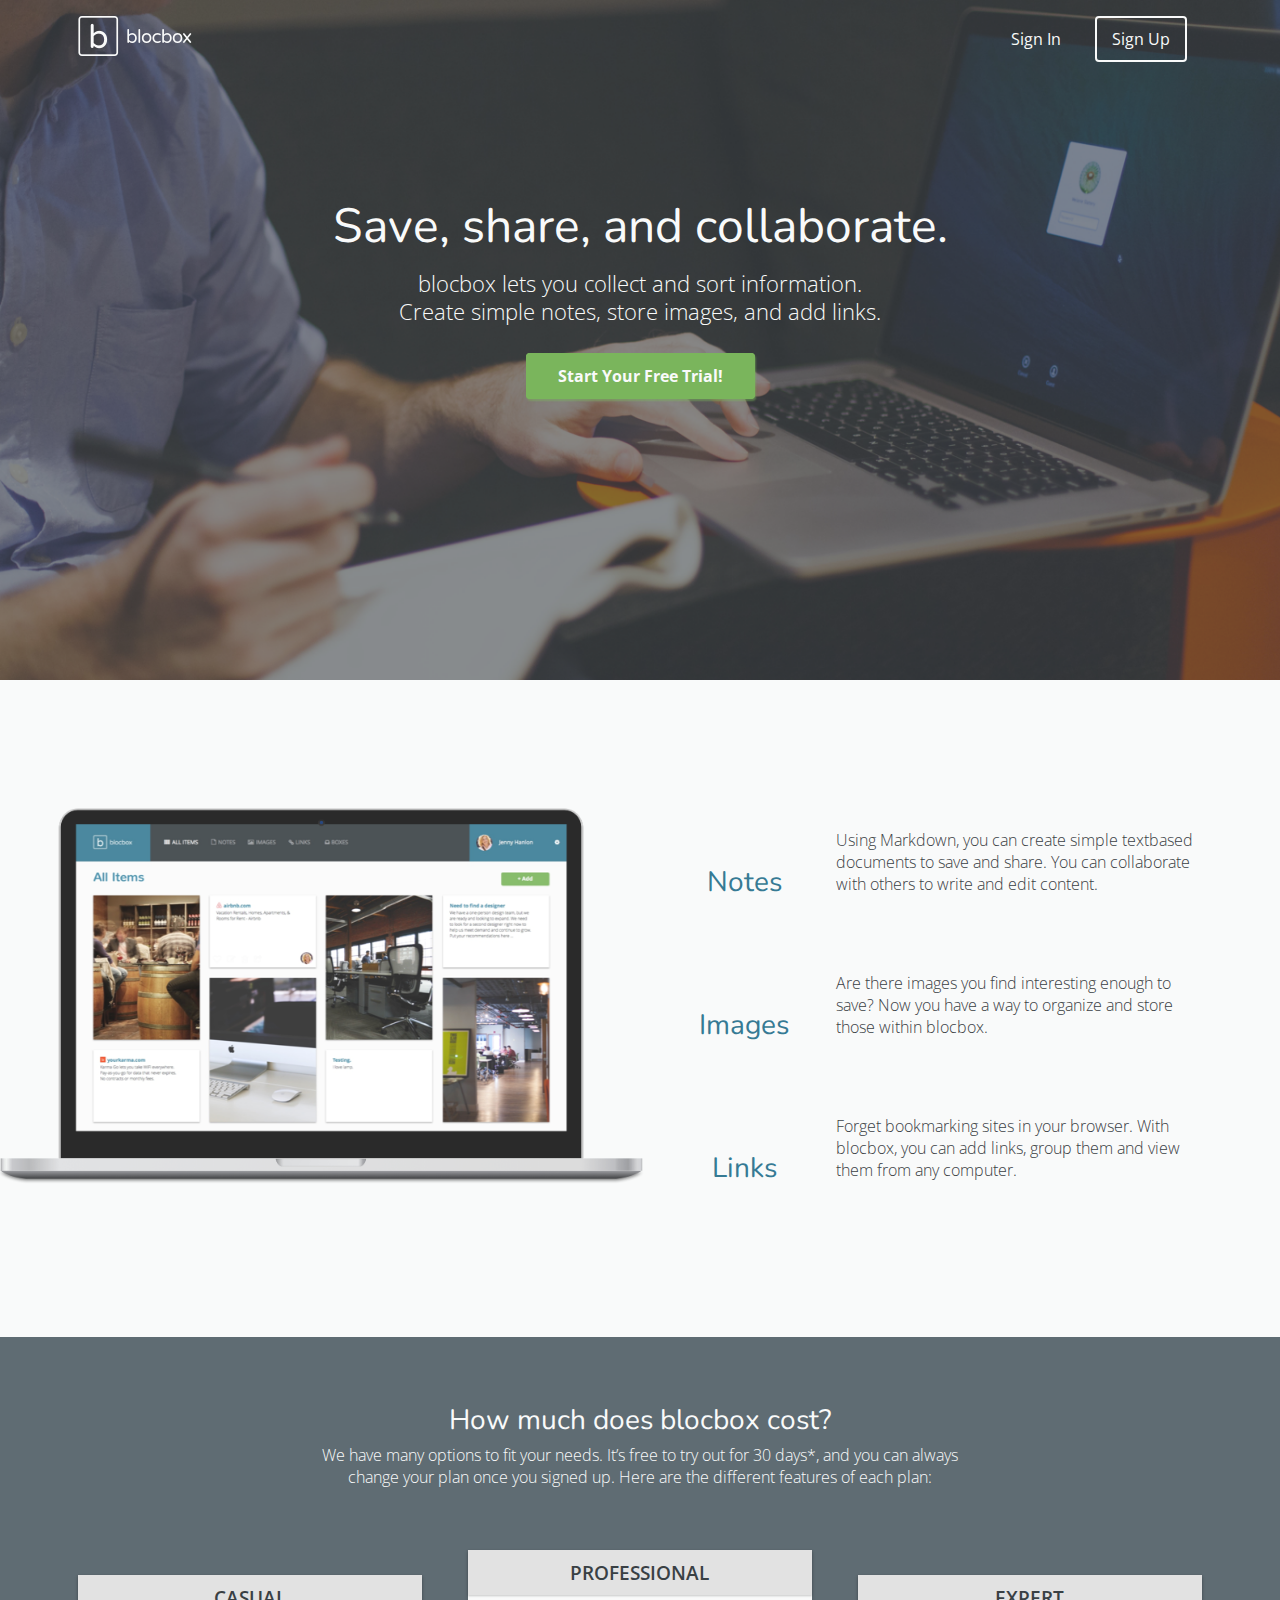
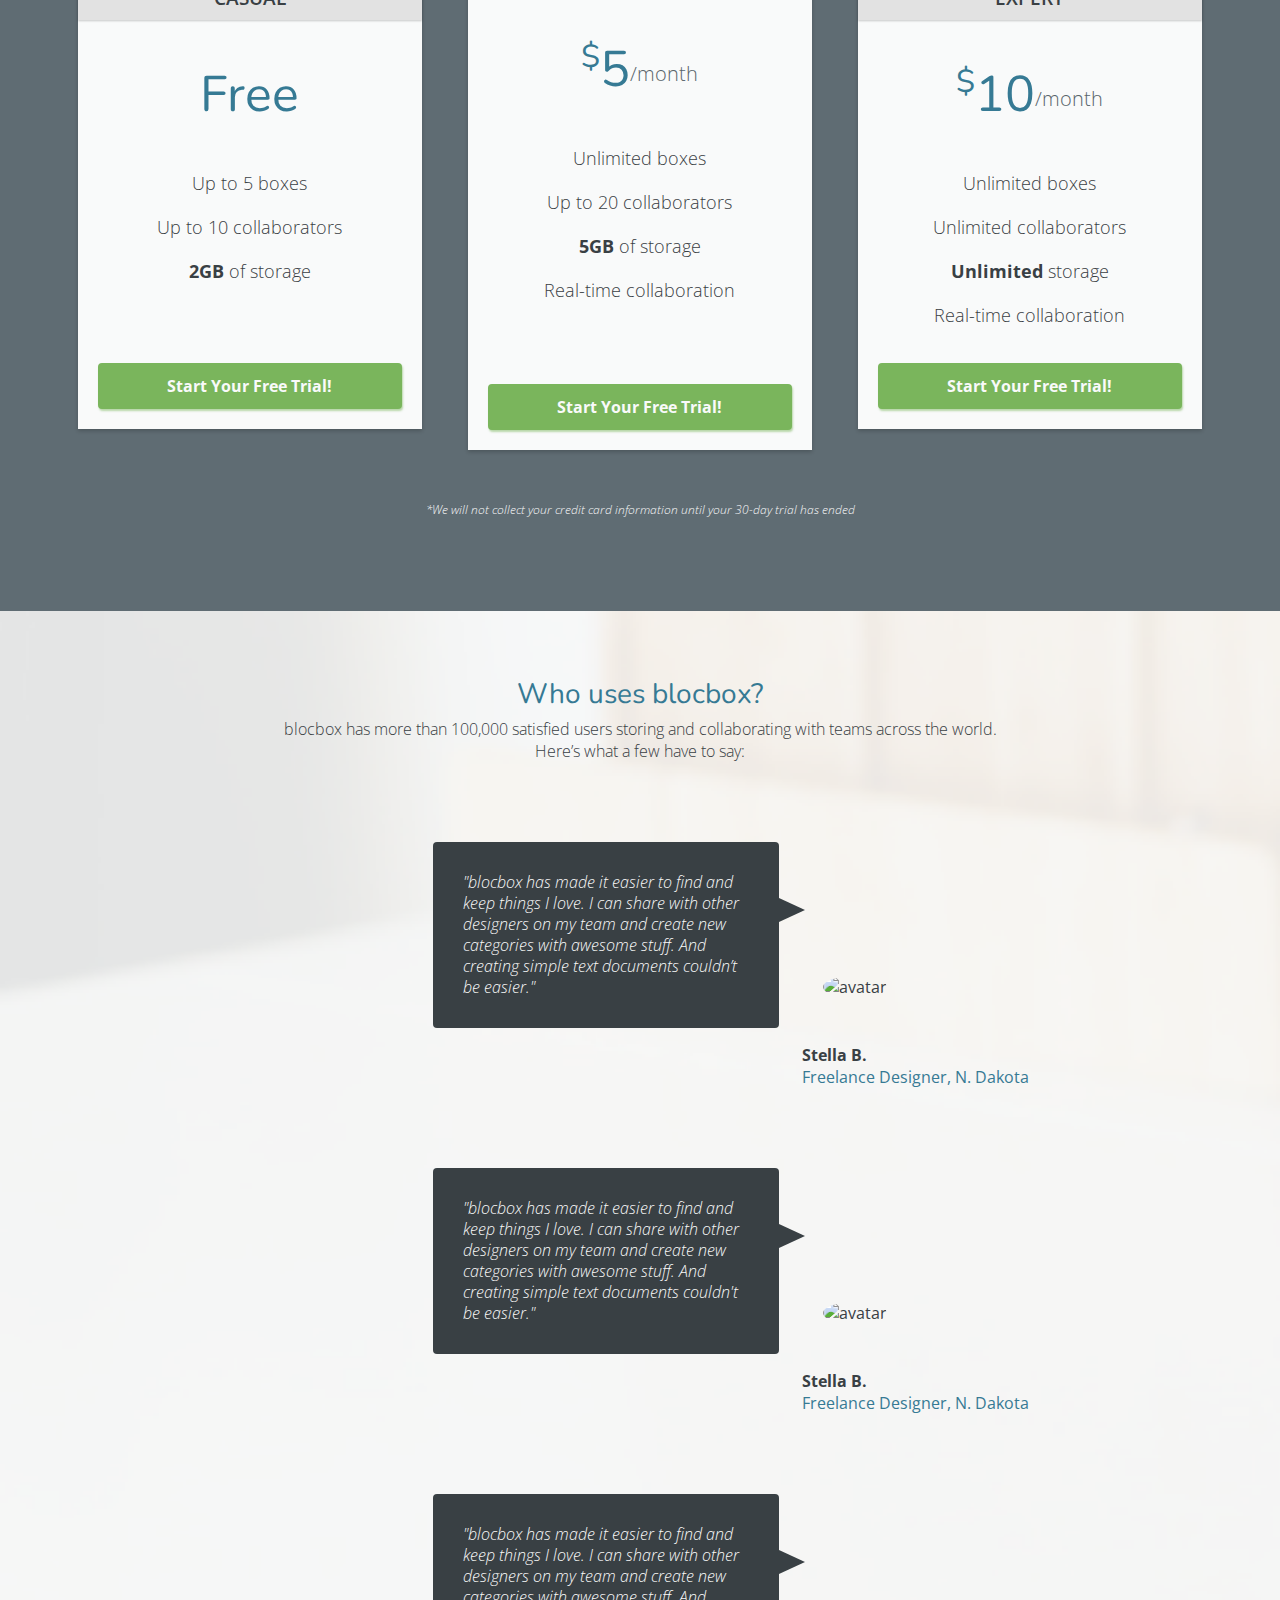
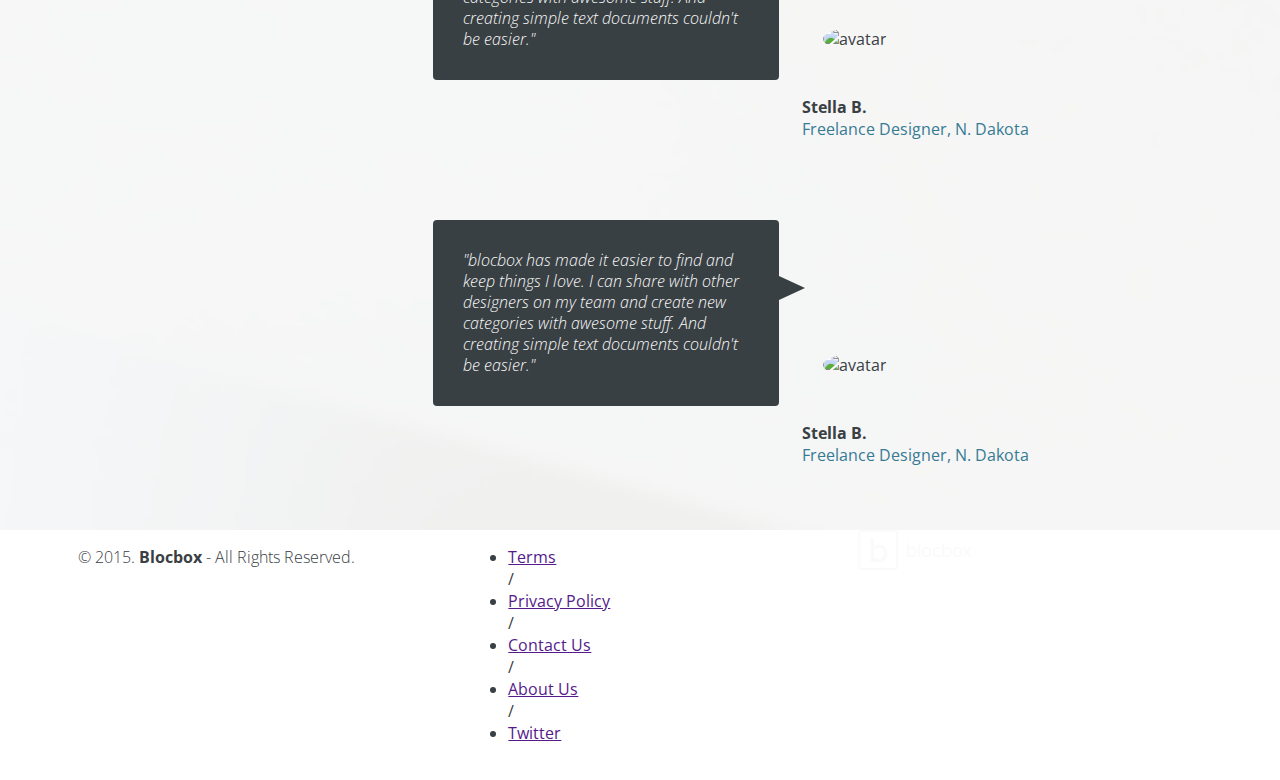
==== index.html @ 46966147 "Benefits Section Styled" ====
<!DOCTYPE html>
 <html lang="en-us">
 <head>
   <meta http-equiv="X-UA-Compatible" content="IE=Edge">
   <meta name="viewport" content="width=device-width, initial-scale=1">
   <meta charset="UTF-8">
   <title>Save, share and collaborate | Blocbox</title>

   <!-- Google Fonts -->
   <link href='http://fonts.googleapis.com/css?family=Nunito:400,700,300|Open+Sans:300italic,400italic,600italic,700italic,400,600,700,300' rel='stylesheet' type='text/css'>

   <!-- CSS -->
   <link rel="stylesheet" href="css/normalize.css">
   <link rel="stylesheet" href="css/style.css">
   <link rel="stylesheet" href="css/font-awesome.css">
   <link rel="stylesheet" href="css/animate.css">
   <link rel="stylesheet" href="slick/slick.css"/>
   <link rel="stylesheet" href="slick/slick-theme.css"/>

 </head>
 <body>

 <!-- Hero -->
  <header>
    <nav class="container">
      <div class="one-half">
        <a href="index.html" class="site-logo"><img src="images/site-logo.png" alt="Blocbox" /></a>
      </div>
      <div class="one-half">
        <ul>
          <li><a href="signin.html">Sign In</a></li>
          <li class ="btn-outline"><a href="signup.html">Sign Up</a></li>
        </ul>
      </div>
    </nav>
    <div class="container hero">
      <div class="headertext animated fadeIn">
        <h1>Save, share, and collaborate.</h1>
      </div>
      <p>blocbox lets you collect and sort information.<br/>Create simple notes, store images, and add links.</p>
      <a href="signup.html" class="btn">Start Your Free Trial!</a>
    </div>
  </header>
<main role="main">

  <!-- Benefits -->
  <section class="benefits">
  		<div class="container">
	  		<div class="one-half">
	  			<img src="images/macbook-pro-retina.png" class="full-width">
	  		</div>
	        <div class="one-half">
	            <div class="float">
		            <div class="featleft">
			            <i class="fa fa-file-o"></i>
			  			<h2>Notes</h2>
		  			</div>
		            <p class="featright">Using Markdown, you can create simple text­based documents to save and share. You can collaborate with others to write and edit content.</p>
	            </div>
	            <div class="float">
		            <div class="featleft">
			            <i class="fa fa-picture-o"></i>
			  			<h2>Images</h2>
		  			</div>
		            <p class="featright">Are there images you find interesting enough to save? Now you have a way to organize and store those within blocbox.</p>
	            </div>
	            <div class="float">
		            <div class="featleft">
			            <i class="fa fa-link"></i>
			  			<h2>Links</h2>
		  			</div>
		            <p class="featright">Forget bookmarking sites in your browser. With blocbox, you can add links, group them and view them from any computer.</p>
	            </div>
	        </div>
		</div>
  </section>

  <!-- Pricing -->
  <section class="pricing">
    <div class="container">
      <h2>How much does blocbox cost?</h2>
      <p>We have many options to fit your needs. It’s free to try out for 30 days*, and you can always change your plan once you signed up. Here are the different features of each plan:</p>
    </div>
    <ul class="container">
      <li class="one-third">
        <div class="box">
          <h3>Casual</h3>
          <h4>Free</h4>
          <ul>
            <li>Up to 5 boxes</li>
            <li>Up to 10 collaborators</li>
            <li><strong>2GB</strong> of storage</li>
          </ul>
          <a href="signup.html" class="btn">Start Your Free Trial!</a>
        </div>
      </li>
      <li class="one-third">
        <div class="middle box">
          <h3>Professional</h3>
          <h4><span>$</span>5<span class="month">/month</span></h4>
          <ul>
            <li>Unlimited boxes</li>
            <li>Up to 20 collaborators</li>
            <li><strong>5GB</strong> of storage</li>
            <li>Real-time collaboration</li>
          </ul>
          <a href="signup.html" class="btn">Start Your Free Trial!</a>
        </div>
      <li class="one-third">
        <div class="box">
          <h3>Expert</h3>
          <h4><span>$</span>10<span class="month">/month</span></h4>
          <ul>
            <li>Unlimited boxes</li>
            <li>Unlimited collaborators</li>
            <li><strong>Unlimited</strong> storage</li>
            <li>Real-time collaboration</li>
          </ul>
          <a href="signup.html" class="btn">Start Your Free Trial!</a>
        </div>
      </li>
    </ul>
    <div class="container">
      <p class="small">*We will not collect your credit card information until your 30-day trial has ended</p>
    </div>
  </section>

  <!-- Testimonials -->
  <section class="testimonials">
    <div class="container">
      <h2>Who uses blocbox?</h2>
      <p>blocbox has more than 100,000 satisfied users storing and collaborating with teams across the world. Here’s what a few have to say:</p>
    </div>
      <div class="carousel">
      	<div class="quote"> 
  	        <blockquote>"blocbox has made it easier to find and keep things I love. I can share with other designers on my team and create new categories with awesome stuff. And creating simple text documents couldn’t be easier."</blockquote>
    	       <img src="https://s3.amazonaws.com/uifaces/faces/twitter/jsa/128.jpg" alt="avatar">
    	       <p class="name"><strong>Stella B.</strong><br/><span>Freelance Designer, N. Dakota</span></p>
      	</div>
        <div class="quote">
          <blockquote>"blocbox has made it easier to find and keep things I love. I can share with other designers on my team and create new categories with awesome stuff. And creating simple text documents couldn't be easier."
          </blockquote>
          <img src="https://s3.amazonaws.com/uifaces/faces/twitter/jsa/128.jpg" alt="avatar">
          <p class="name"><strong>Stella B.</strong><br/><span>Freelance Designer, N. Dakota</span></p>
        </div>
        <div class="quote">
          <blockquote>"blocbox has made it easier to find and keep things I love. I can share with other designers on my team and create new categories with awesome stuff. And creating simple text documents couldn't be easier."
          </blockquote>
          <img src="https://s3.amazonaws.com/uifaces/faces/twitter/jsa/128.jpg" alt="avatar">
          <p class="name"><strong>Stella B.</strong><br/><span>Freelance Designer, N. Dakota</span></p>
        </div>
        <div class="quote">
          <blockquote>"blocbox has made it easier to find and keep things I love. I can share with other designers on my team and create new categories with awesome stuff. And creating simple text documents couldn't be easier."
          </blockquote>
          <img src="https://s3.amazonaws.com/uifaces/faces/twitter/jsa/128.jpg" alt="avatar">
          <p class="name"><strong>Stella B.</strong><br/><span>Freelance Designer, N. Dakota</span></p>
        </div>
      </div>
  </section>
</main>


	<!-- <div class="quotes-javascript phone-hide">
	</div>

	<div class="quotes-mobile phone-show">
	</div>
 -->




  
 <!-- Footer -->
 <footer>
   <div class="container footer-nav-block">
       <div class="left-footer-block one-third">
         <p class="copyright-block">&copy; 2015. <strong>Blocbox</strong> - All Rights Reserved.</p>
       </div>
       <nav class="link-block middle-footer-block one-third">
         <ul>
           <li><a href="">Terms</a></li> /
           <li><a href="">Privacy Policy</a></li> /
           <li><a href="">Contact Us</a></li> /
           <li><a href="">About Us</a></li> /
           <li><a href="">Twitter</a></li>
         </ul>
       </nav>
       <div class="right-footer-block one-third">
         <img class="logo" src="images/site-logo.png" alt="Blocbox" />
       </div>
   </div>
 </footer>

  <script type="text/javascript" src="//code.jquery.com/jquery-1.11.0.min.js"></script>
  <script type="text/javascript" src="//code.jquery.com/jquery-migrate-1.2.1.min.js"></script>
  <script type="text/javascript" src="slick/slick.min.js"></script>

  <script type="text/javascript">
    $(document).ready(function(){
      $('.carousel').slick({
        setting-name: setting-value
      });
    });
  </script>
 
 </body>
</html>
---- css/style.css ----
html, body {
  overflow-x: hidden;
}

body {
  font-family:'Open Sans', Helvetica, sans-serif;
  color: #394044;
}

h1, h2, h3, h4, h5, h6 {
  font-family:'Nunito', Helvetica, sans-serif;
}

h2 {
  font-size: 28px;
  font-weight: normal;
  margin-bottom: 5px;
}

p {
  font-size: 16px;
  line-height: 22px;
  font-weight: 100;
}

/* GRID */

.container {
  margin-right: auto;
  margin-left: auto;
  padding-left: 15px;
  padding-right: 15px;
  position: relative;
}

.container:before,
.container:after {
  content: " ";
  display: table;
}

.container:after {
  clear:both;
}

.one-half, .one-third, .one-fourth {
  width: 96%;
  float: left;
  position: relative;
  min-height: 1px;
  margin: 0 2% 20px;
}

.full-width {
  width: 100%;
}

.featleft, .featright {
  float: left;
  width: 30%;
}

.featright {
  width: 68%;
  margin-left: 2%
}

.float {
  float: left;
}

/* HEADER */

header {
  color: #F9FAFA;
  background: url('../images/hero-image.png');
  background-size: cover;
  min-height: 680px;
  width: 100%
}

header nav {
  padding: 1em;
}

header nav ul {
  display: inline;
  text-align: right;
  float: right;
  margin: 0;
}

header nav ul > li {
  list-style-type: none;
  display: inline-block;
  margin: 0 15px;
}

header nav ul > li.btn-outline {
  padding: 10px 15px;
  border: 2px solid #F9FAFA;
  border-radius: 4px;
}

header nav ul > li.btn-outline:hover {
  background: #F9FAFA;
}

header nav ul > li > a {
  color:#F9FAFA;
  text-decoration: none;
}

header nav ul > li.btn-outline:hover > a {
  color: #34495E;
}

header .hero {
  text-align: center;
  display: block;
  position: relative;
}

header .hero h1 {
  font-size: 48px;
  font-weight: normal;
  margin: 95px 0 0;
}

header .hero p {
  font-size: 22px;
  line-height: 28px;
  font-weight: 100;
  margin: 10px 0 40px;
}

header .hero img {
  display: block;
  margin: 3em auto 0;
}

/********** BENEFITS **********/

.benefits {
  padding-top: 8em;
  padding-bottom: 5em;
  background: #F9FAFA;
  background-size: cover;
  text-align: center;
  position: relative;
}

.benefits img {
  width: 120%;
  margin-left: -80px;
}

.float {
  padding-top: 5px;
}

.benefits i {
  color: #367A94;
  font-size: 50px;
  margin-bottom: 0;
}

.benefits h2 {
  color: #367A94;
  font-size: 28px;
  text-align: center;
  margin-top: 0px;
  margin-bottom: 50px;
}

.benefits p {
  text-align: left;
}

/********** PRICING **********/

.pricing {
  background: #5F6C73;
  background-size: cover;
  padding: 4em 0;
  text-align: center;
  position: relative;
}

.pricing h2 {
  color: #F9FAFA;
  margin-top: 0;
}

.pricing p {
  color: #F9FAFA;
  margin: auto 15em 30px 15em;
}

.pricing ul {
  margin: 0 auto;
  padding: 2em 0;
}

.pricing ul li {
  list-style-type: none;
}

.box {
  padding: 0 15px 15px;
  background-color: #F9FAFA;
  box-shadow: 0 2px 4px 0 rgba(0,0,0,.2);
  position: relative;
  min-height: 439px;
  margin-top: 25px;
}

.box.middle {
  min-height: 485px;
  margin-top: 0px;
}

.box h3 {
  font-family: 'Open Sans', Helvetica, sans-serif;
  font-weight: 600;
  text-transform: uppercase;
  background: #E2E2E2;
  box-shadow: 0 1px 2px 0 rgba(0,0,0,.2);
  left: 0;
  right: 0;
  top: 0;
  text-align: center;
  margin: 0 -15px 40px;
  padding: 10px 0;
}

.box h4 {
  font-size: 50px;
  font-weight: normal;
  margin: 40px 0 10px;
  color: #367A94;
}

.box h4 span {
  font-size: 32px;
  vertical-align: top;
}

.box h4 span.month {
  font-family:'Open Sans', Helvetica, sans-serif;
  font-weight: 100;
  color: #58646B;
  font-size: 20px;
  vertical-align: middle;
}

.box ul li {
  font-size: 18px;
  margin-bottom: 20px;
  font-weight: 100;
}

.box .btn {
  position: absolute;
  bottom: 20px;
  left: 20px;
  right: 20px;
}

.small {
  font-size: 12px;
  color: #F9FAFA;
  line-height: 15px;
  font-style: italic;
}

/* BUTTONS */

.btn {
  border-radius: 4px;
  color: #F9FAFA;
  font-weight: 700;
  text-decoration: none;
  padding: 10px 30px;
  background: #7AB55C;
  border: 2px solid #7AB55C;
  box-shadow: 1px 2px 2px 0px rgba(122, 181, 92, 0.5);
}


/********** TESTIMONIALS **********/

.testimonials {
  background: url('../images/testimonial-background.png'); 
  background-size: cover;
  min-height: 503px;
  width: 100%;
  padding: 4em 0;
  text-align: center;
}

.testimonials h2 {
  color: #367A94;
  margin-top: 0;
}

.testimonials p {
  color: #394044;
  margin: auto 14em auto 14em;
}

.quote {
  display: inline-block;
  float: center;
  margin-top: 40px;
}

.testimonials blockquote {
  color: #F9FAFA;
  text-align: left;
  font-style: italic;
  font-weight: 100;
  line-height: 21px;
  background: #394044;
  position: relative;
  padding: 30px;
  width: 286px;
  border-radius: 4px;
  display: inline-block;
  margin-top: 40px;
}

.testimonials blockquote:after {
  top: 30%;
  left: 100%;
  content: " ";
  width: 0;
  height: 0;
  position: absolute;
  pointer-events: none;
  border-style: solid;
  border-width: 12px 0 12px 26px;
  border-color: transparent transparent transparent #394044;
}

.testimonials img {
  width: 100px;
  height: 100px;
  border-radius: 50%;
  margin-bottom: 30px;
}

p.name {
  font-weight: 400;
  text-align: left;
  margin-right: 0;
  margin-left: 550px;
}

.name span {
  color: #367A94;
}


/************ MEDIA QUERIES *************/

@media (min-width: 768px){
  .container {
    width: 750px;
  }
}

@media (min-width: 992px) {
  .container {
    width: 970px;
  }
  .one-half {
    width: 46%;
  }
  .one-third {
    width: 29.33333%;
  }
  .one-fourth {
    width: 21%;
  } 
  .phone-hide {
    display: none;
  }
  .phone-show {
    display: block;
  }
}

@media (min-width: 1200px) {
  .container {
    width: 1170px;
  }
  .phone-hide {
    display: block;
  }
  .phone-show {
    display: none;
  }
}

@media tv and (min-width: 700px) and (orientation: landscape) {
  header .hero h1 {
    font-size: 90px;
    margin: 75px 0 0;
  }
  header .hero p {
    font-size: 48px;
    line-height: 60px;
    margin: 40px 0 40px;
  }
}
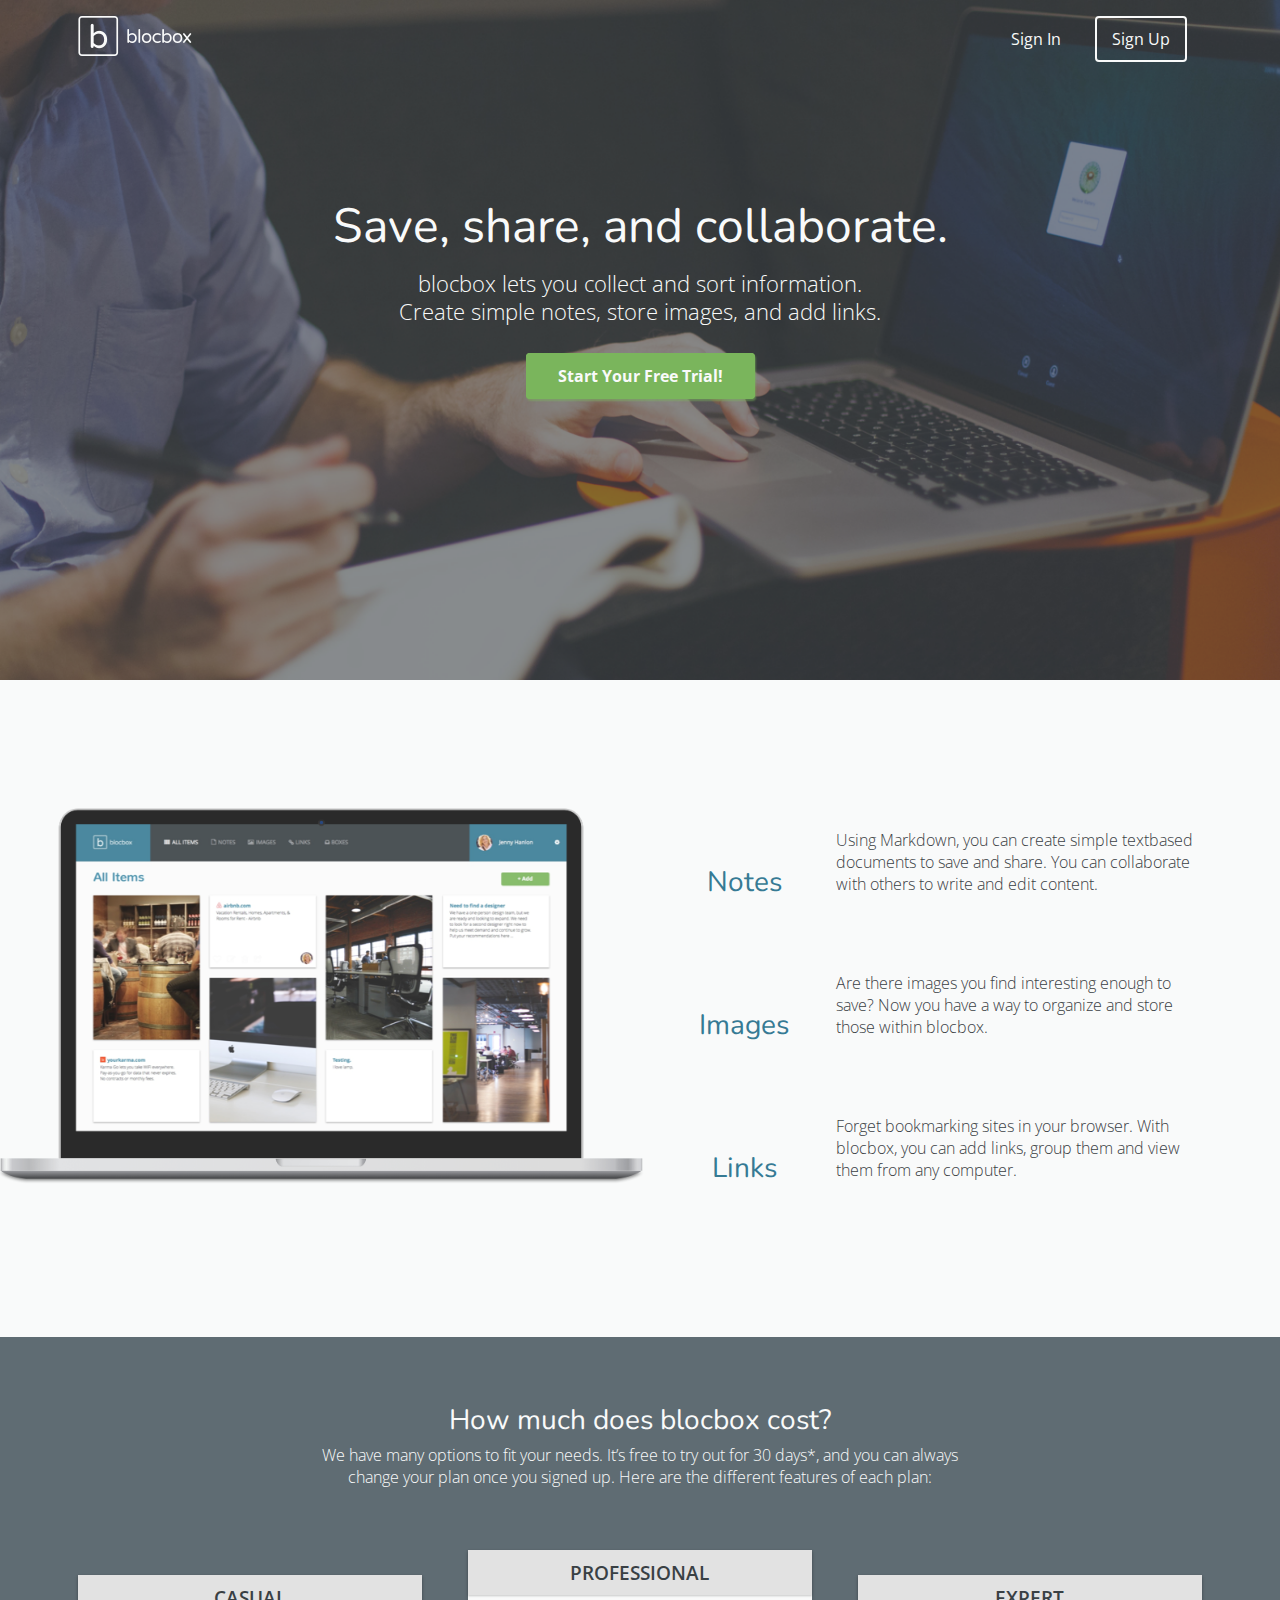
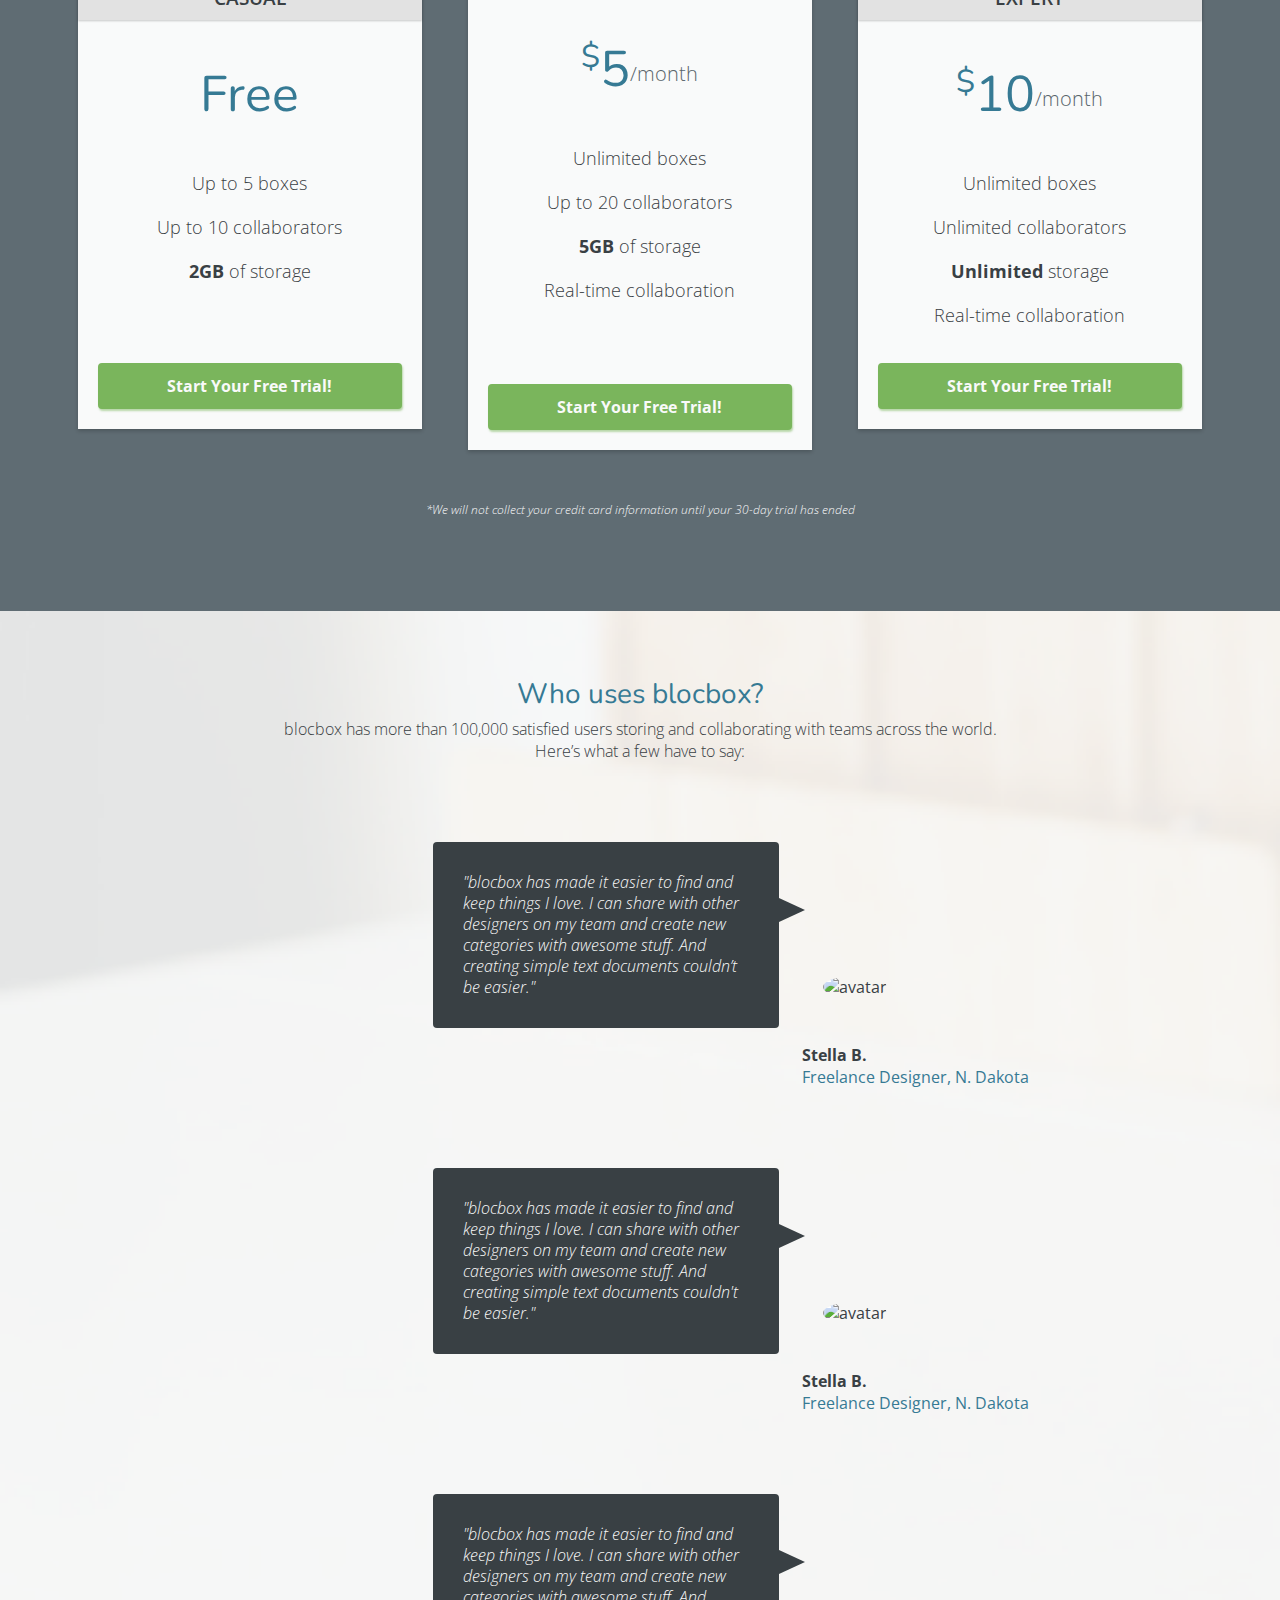
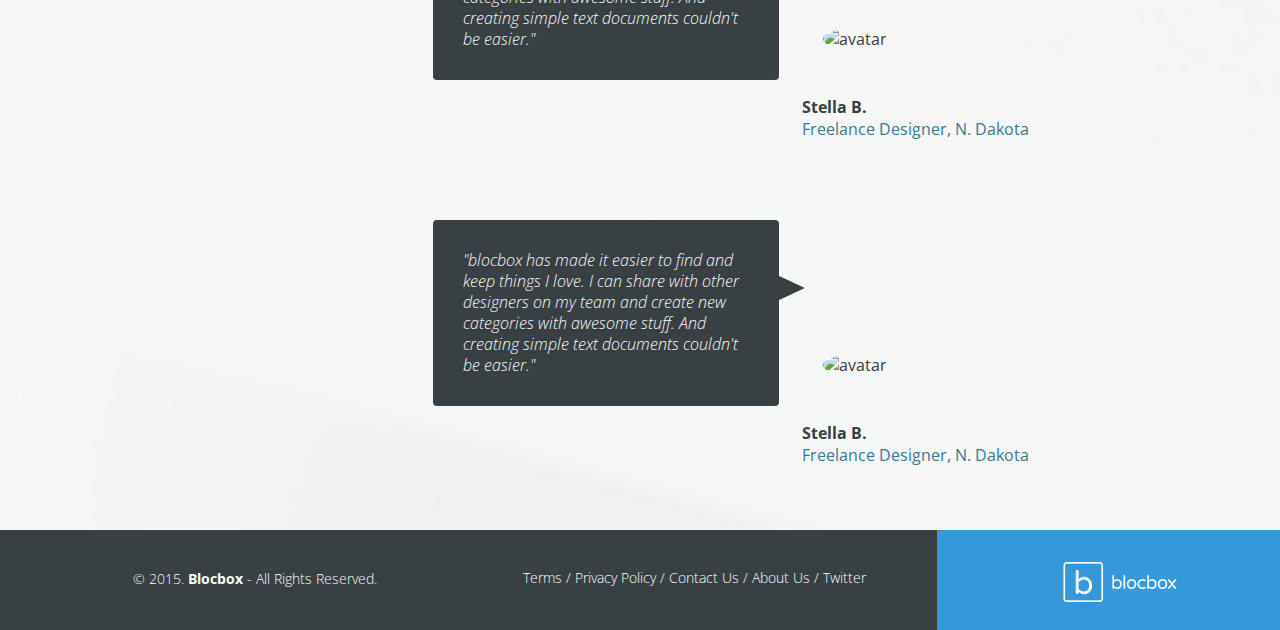
==== commit 278b68cd: "Fixed Footer Bar" ====
--- a/index.html
+++ b/index.html
@@ -186,9 +186,9 @@
            <li><a href="">Twitter</a></li>
          </ul>
        </nav>
-       <div class="right-footer-block one-third">
+    <div class="right-footer-block one-third">
          <img class="logo" src="images/site-logo.png" alt="Blocbox" />
-       </div>
+    </div>
    </div>
  </footer>
 
--- a/css/style.css
+++ b/css/style.css
@@ -362,6 +362,52 @@
 }
 
 
+/************ FOOTER *************/
+
+footer {
+  background-color: #394044;
+  color: #F9FAFA;
+  height: 150px;
+  position: relative;
+  overflow: hidden;
+  z-index: 0;
+}
+
+.footer-nav-block {
+  margin-right: 0;
+  padding-right: 0;
+}
+
+footer p, footer nav ul {
+  font-size: 14px;
+  font-weight: 100;
+  text-align: center;
+  margin: 10px auto 0;
+}
+
+footer nav ul li {
+  list-style-type: none;
+  display: inline;
+}
+
+footer nav ul li a {
+  color: #F9FAFA;
+  text-decoration: none;
+}
+
+footer .right-footer-block {
+  background-color: #3498DB;
+  margin: 0;
+  float: right;
+}
+
+
+footer .logo {
+  padding: 2.35em 0;
+  margin: 0 auto;
+  display: block;
+}
+
 /************ MEDIA QUERIES *************/
 
 @media (min-width: 768px){
@@ -415,4 +461,21 @@
   }
 }
 
-
+@media (min-width: 992px) {
+  footer {
+    background-color: #394044;
+    height: 100px;
+  }
+  footer p, footer nav ul {
+    padding: 2em 0;
+    text-align: left;
+  }
+  footer .right-footer-block {
+    background-color: #3498DB;
+  }
+  footer .logo {
+    padding: 2em 0 2em 1.5em;
+  }
+}
+
+
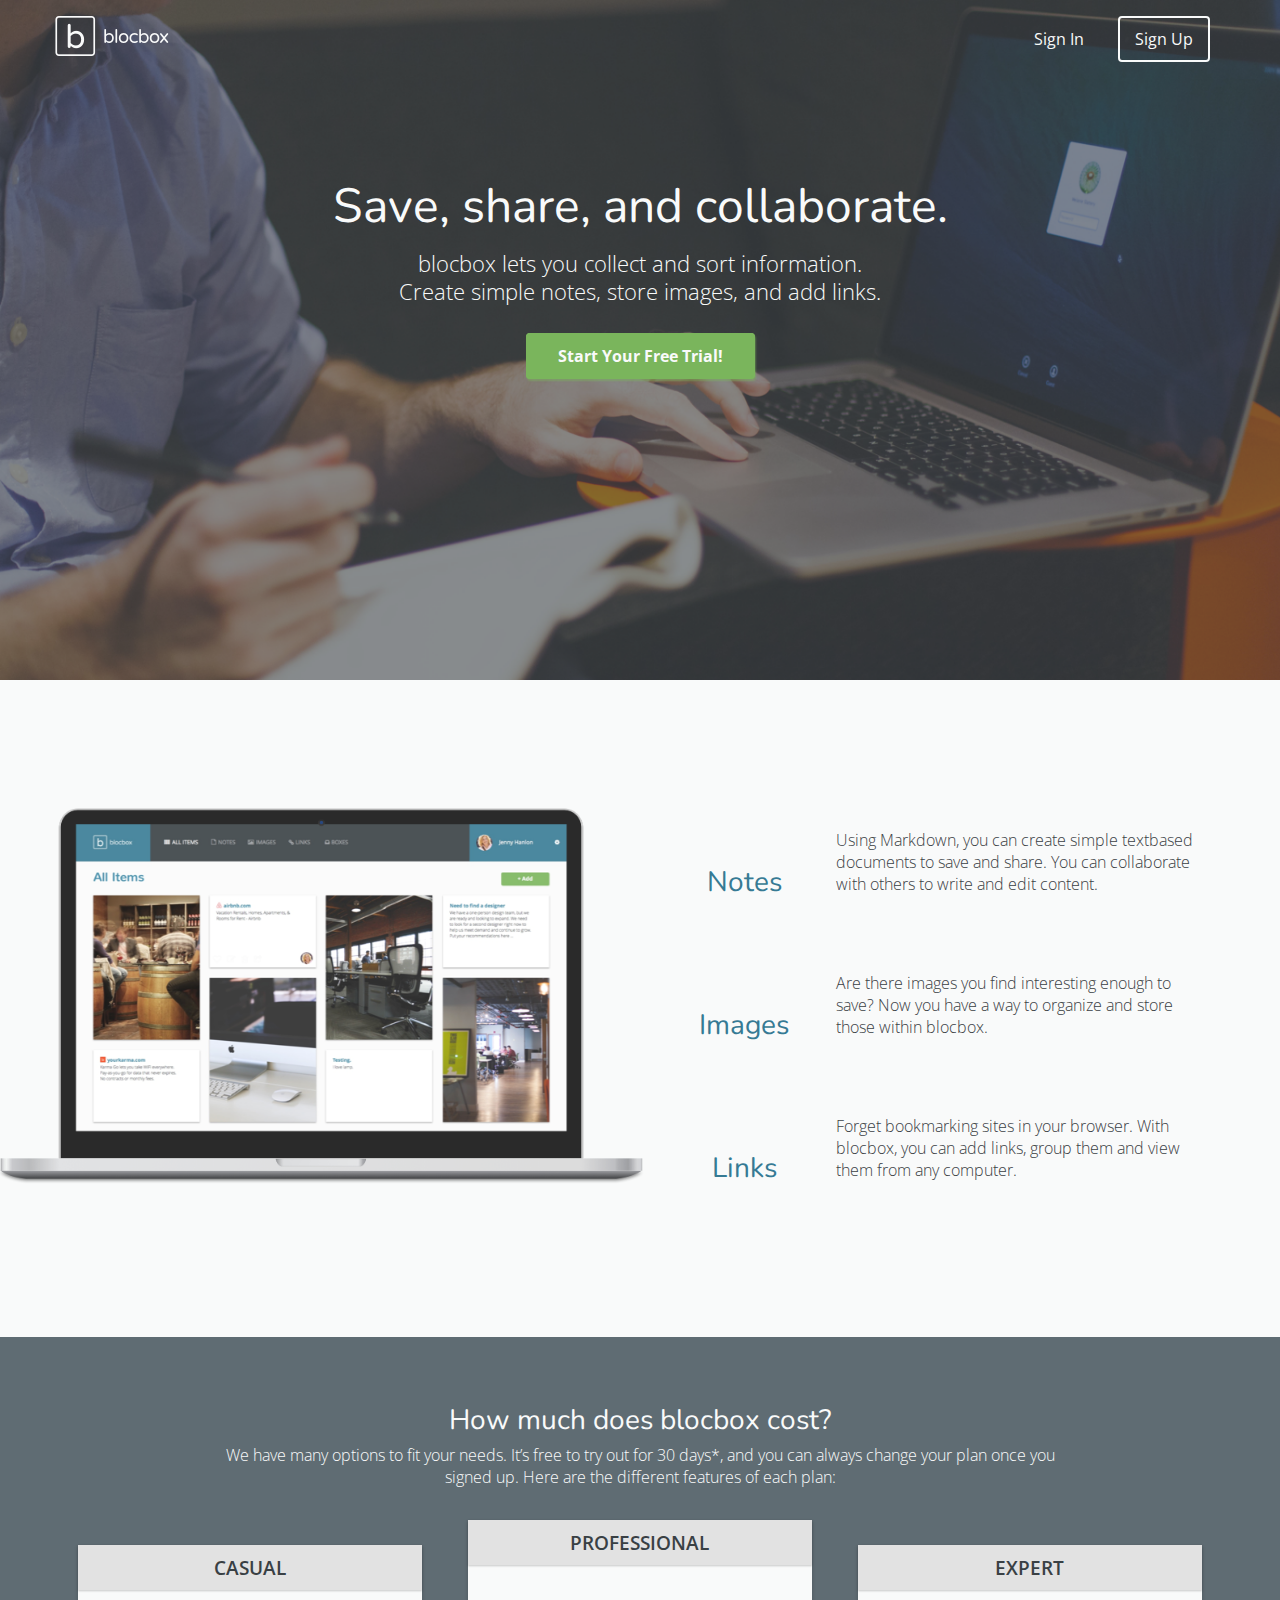
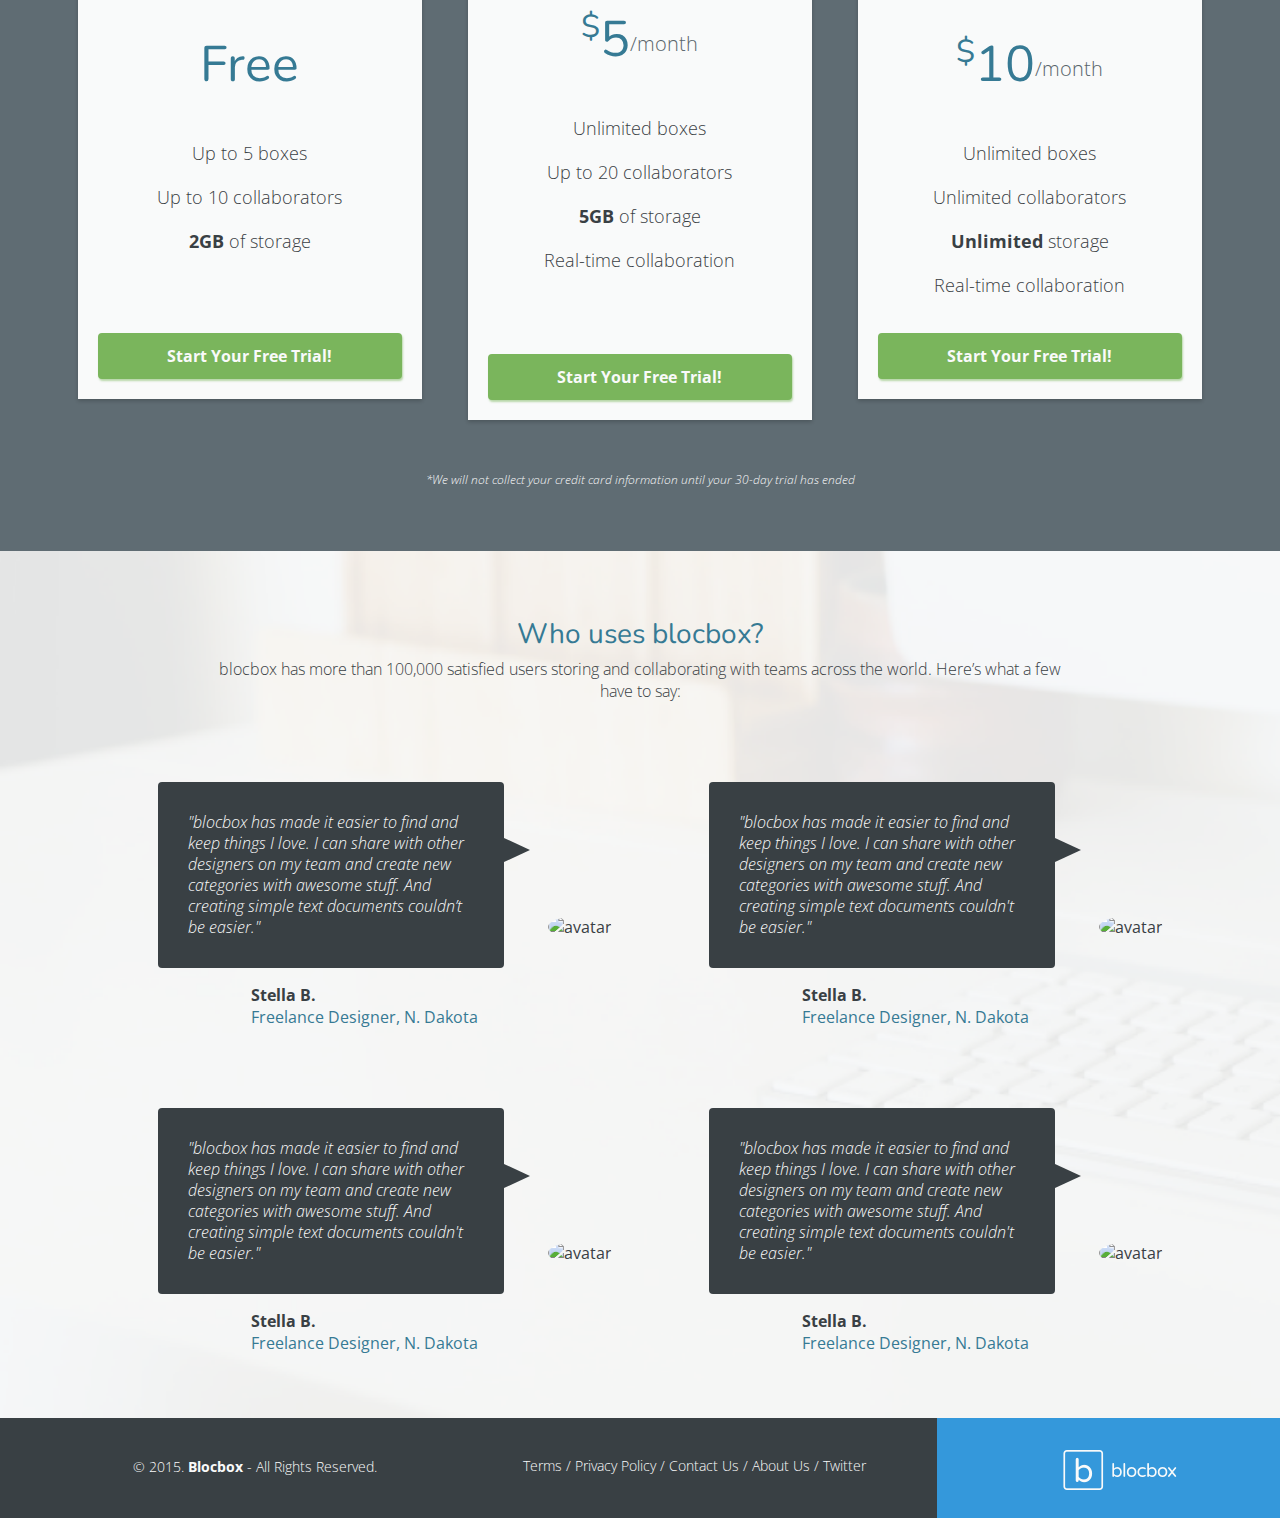
==== commit a5d2f62f: "Updates from 7/15 session" ====
--- a/index.html
+++ b/index.html
@@ -23,10 +23,10 @@
  <!-- Hero -->
   <header>
     <nav class="container">
-      <div class="one-half">
+      <div class="pull-left">
         <a href="index.html" class="site-logo"><img src="images/site-logo.png" alt="Blocbox" /></a>
       </div>
-      <div class="one-half">
+      <div class="pull-right">
         <ul>
           <li><a href="signin.html">Sign In</a></li>
           <li class ="btn-outline"><a href="signup.html">Sign Up</a></li>
@@ -120,7 +120,7 @@
         </div>
       </li>
     </ul>
-    <div class="container">
+    <div>
       <p class="small">*We will not collect your credit card information until your 30-day trial has ended</p>
     </div>
   </section>
--- a/css/style.css
+++ b/css/style.css
@@ -22,6 +22,15 @@
   line-height: 22px;
   font-weight: 100;
 }
+
+.pull-left {
+  float: left;
+}
+
+.pull-right {
+  float: right;
+}
+
 
 /* GRID */
 
@@ -114,6 +123,7 @@
 header nav ul > li.btn-outline:hover > a {
   color: #34495E;
 }
+
 
 header .hero {
   text-align: center;
@@ -410,9 +420,21 @@
 
 /************ MEDIA QUERIES *************/
 
+@media (min-width: 320px) {
+
+  .testimonials p, .pricing p {
+    margin: 0 0 0 0;
+  }
+}
+
+
 @media (min-width: 768px){
   .container {
     width: 750px;
+  }
+
+  .testimonials p, .pricing p {
+    margin: 0 10rem;
   }
 }
 
@@ -479,3 +501,4 @@
 }
 
 
+
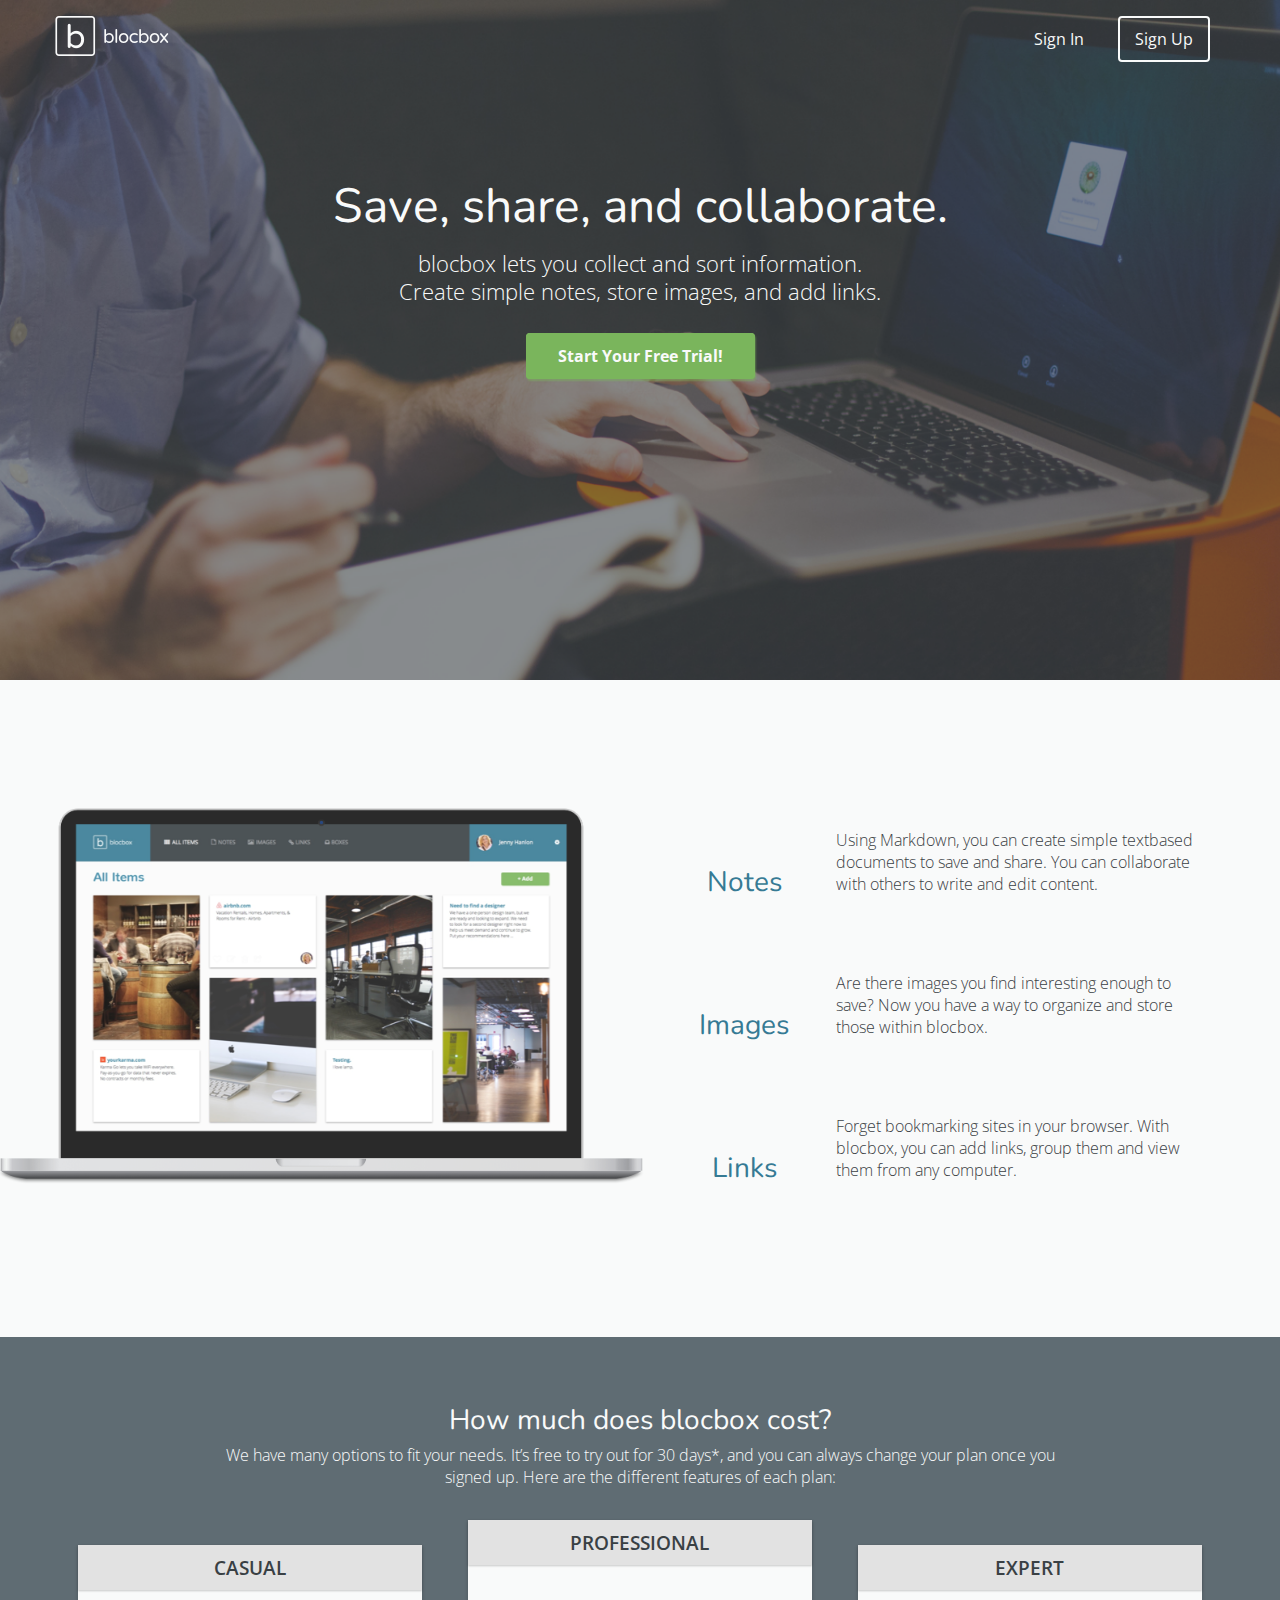
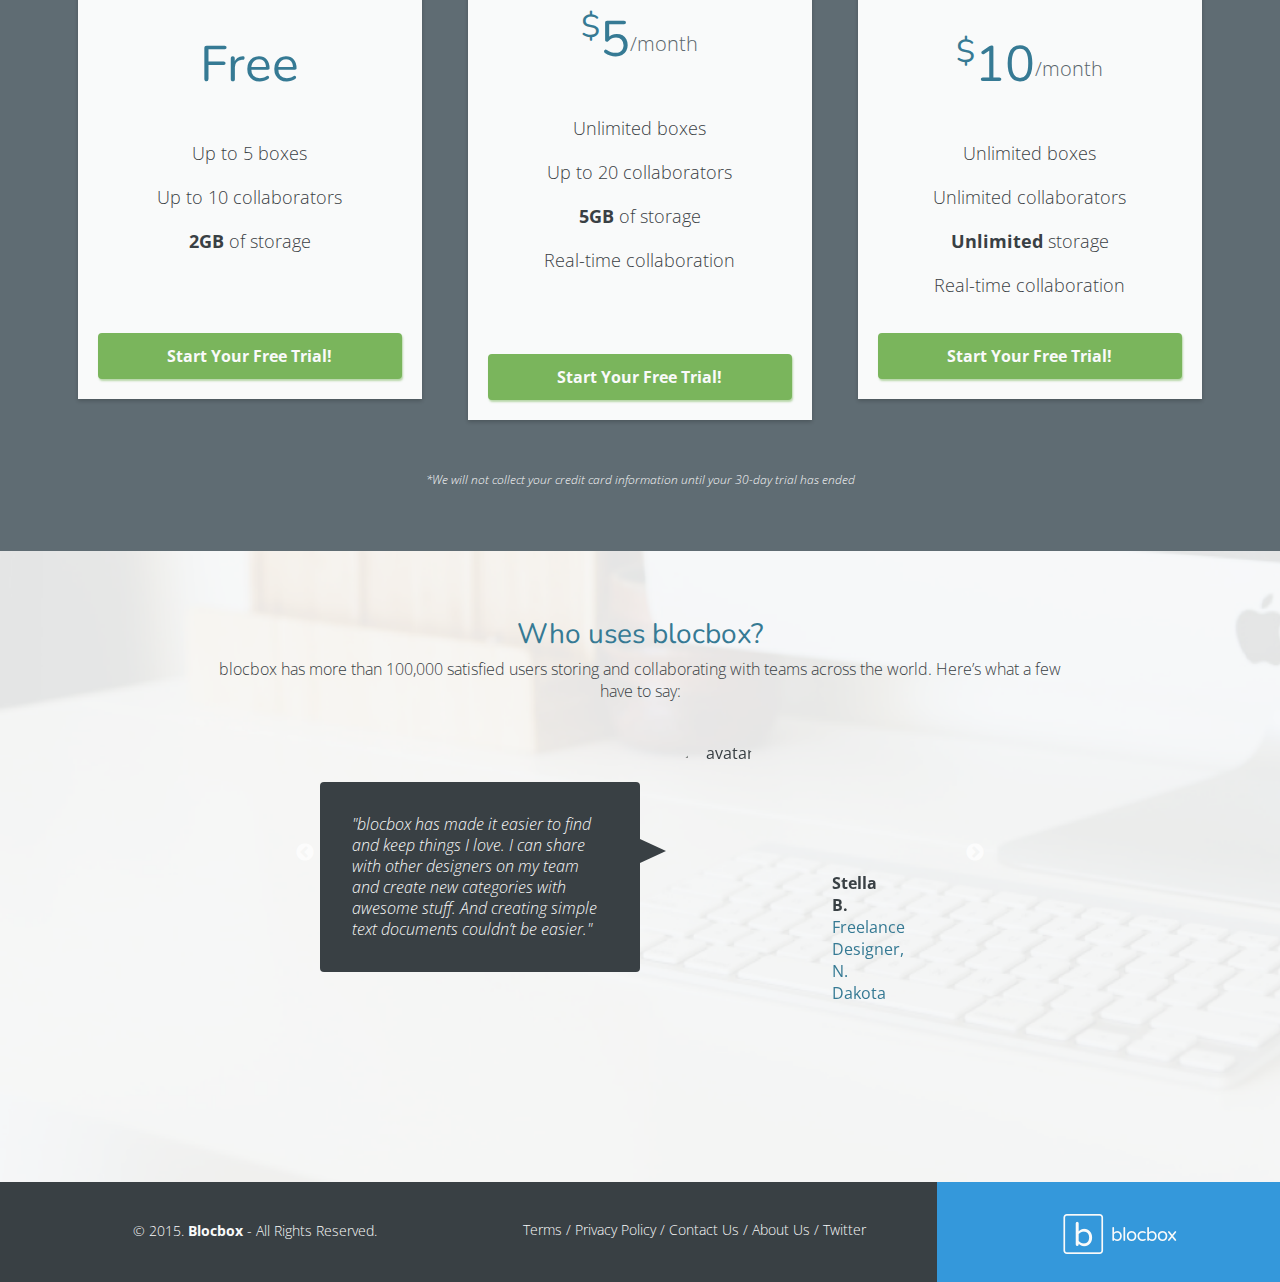
==== commit 0a5dc81e: "Refined Slick.js work" ====
--- a/index.html
+++ b/index.html
@@ -134,8 +134,10 @@
       <div class="carousel">
       	<div class="quote"> 
   	        <blockquote>"blocbox has made it easier to find and keep things I love. I can share with other designers on my team and create new categories with awesome stuff. And creating simple text documents couldn’t be easier."</blockquote>
+            <div class="right-quote">
     	       <img src="https://s3.amazonaws.com/uifaces/faces/twitter/jsa/128.jpg" alt="avatar">
     	       <p class="name"><strong>Stella B.</strong><br/><span>Freelance Designer, N. Dakota</span></p>
+             </div>
       	</div>
         <div class="quote">
           <blockquote>"blocbox has made it easier to find and keep things I love. I can share with other designers on my team and create new categories with awesome stuff. And creating simple text documents couldn't be easier."
@@ -197,9 +199,11 @@
   <script type="text/javascript" src="slick/slick.min.js"></script>
 
   <script type="text/javascript">
+    // $('.carousel').slick();
     $(document).ready(function(){
       $('.carousel').slick({
-        setting-name: setting-value
+        // autoplay: true
+        // autoplaySpeed: 100
       });
     });
   </script>
--- a/css/style.css
+++ b/css/style.css
@@ -319,10 +319,21 @@
   margin: auto 14em auto 14em;
 }
 
+.carousel {
+  width: 50%;
+  margin: 0 auto;
+}
+
 .quote {
-  display: inline-block;
-  float: center;
+  display: block;
+  float: left;
   margin-top: 40px;
+}
+
+.right-quote {
+  float: left;
+  margin: 0 0 0 5%;
+  width: 45%;
 }
 
 .testimonials blockquote {
@@ -333,11 +344,12 @@
   line-height: 21px;
   background: #394044;
   position: relative;
-  padding: 30px;
-  width: 286px;
+  padding: 5%;
+  width: 40%;
   border-radius: 4px;
   display: inline-block;
-  margin-top: 40px;
+  margin: 40px 0 0 0;
+  float: left;
 }
 
 .testimonials blockquote:after {
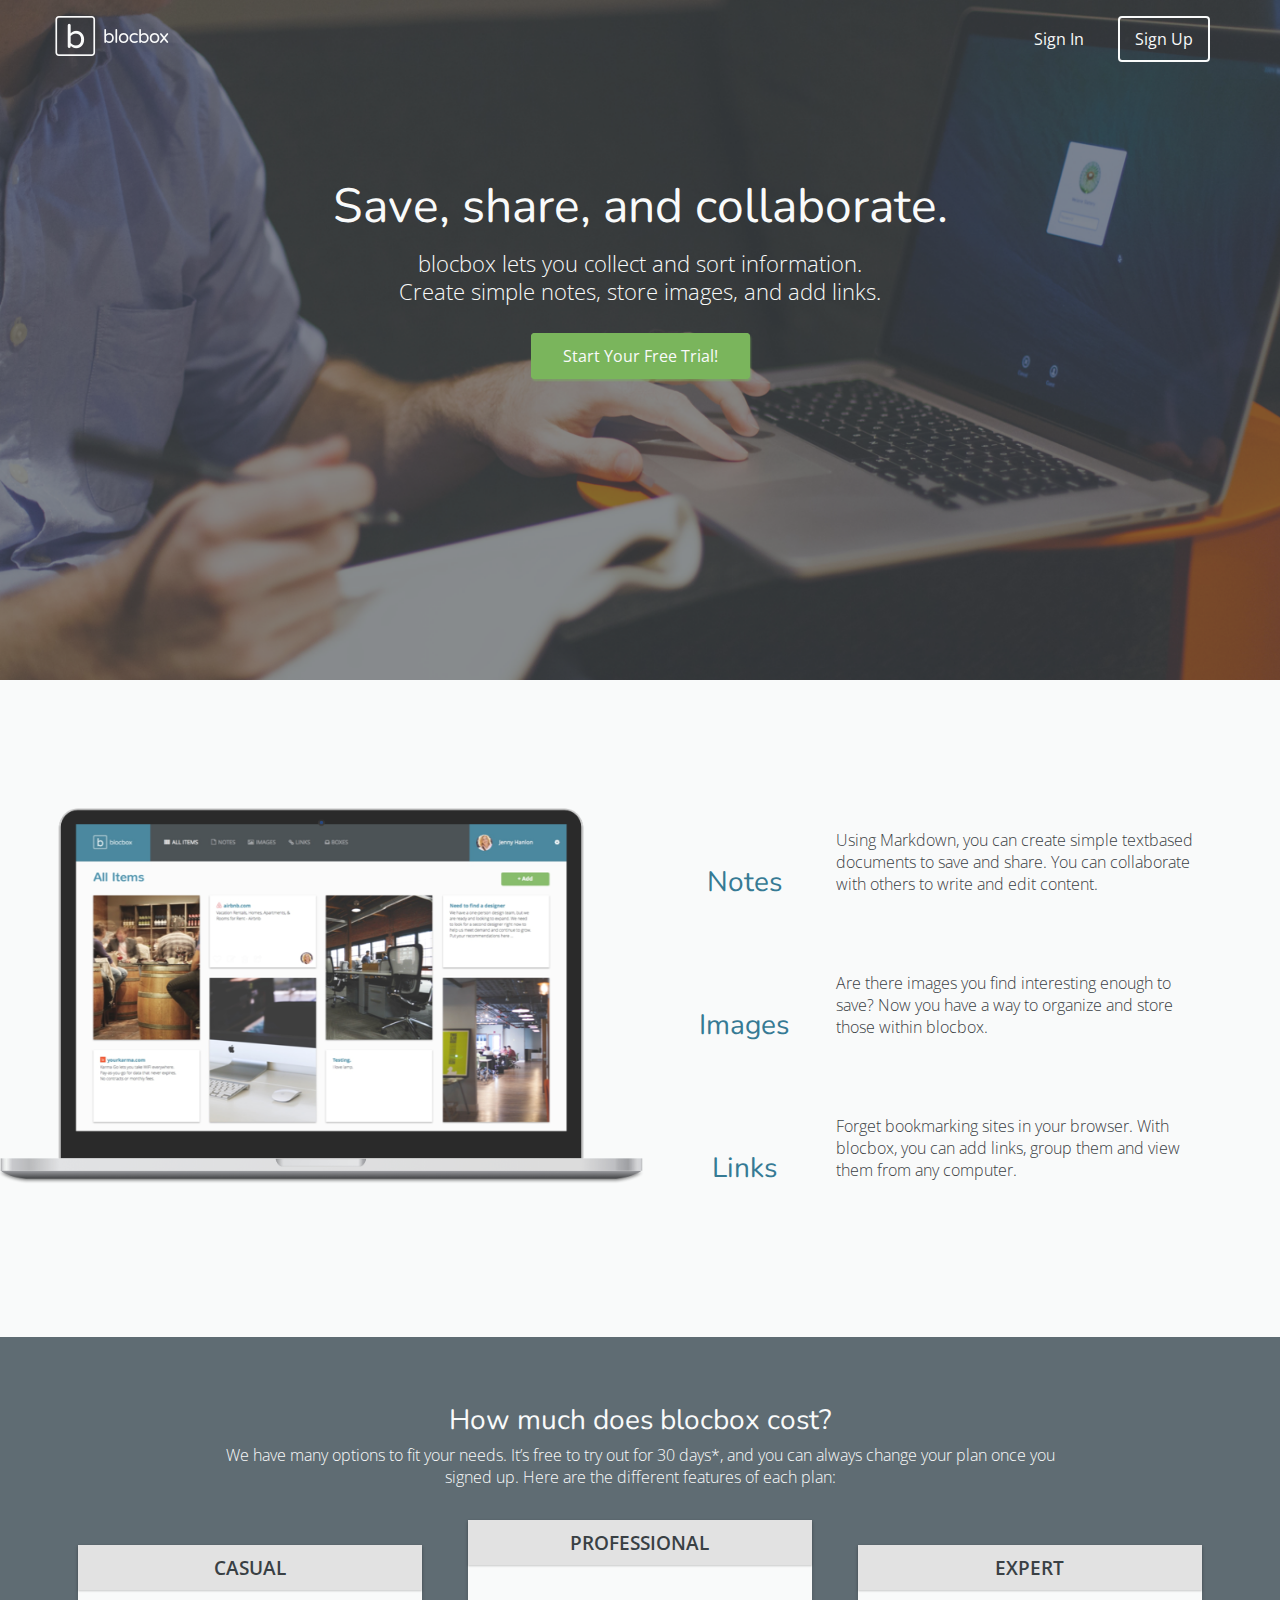
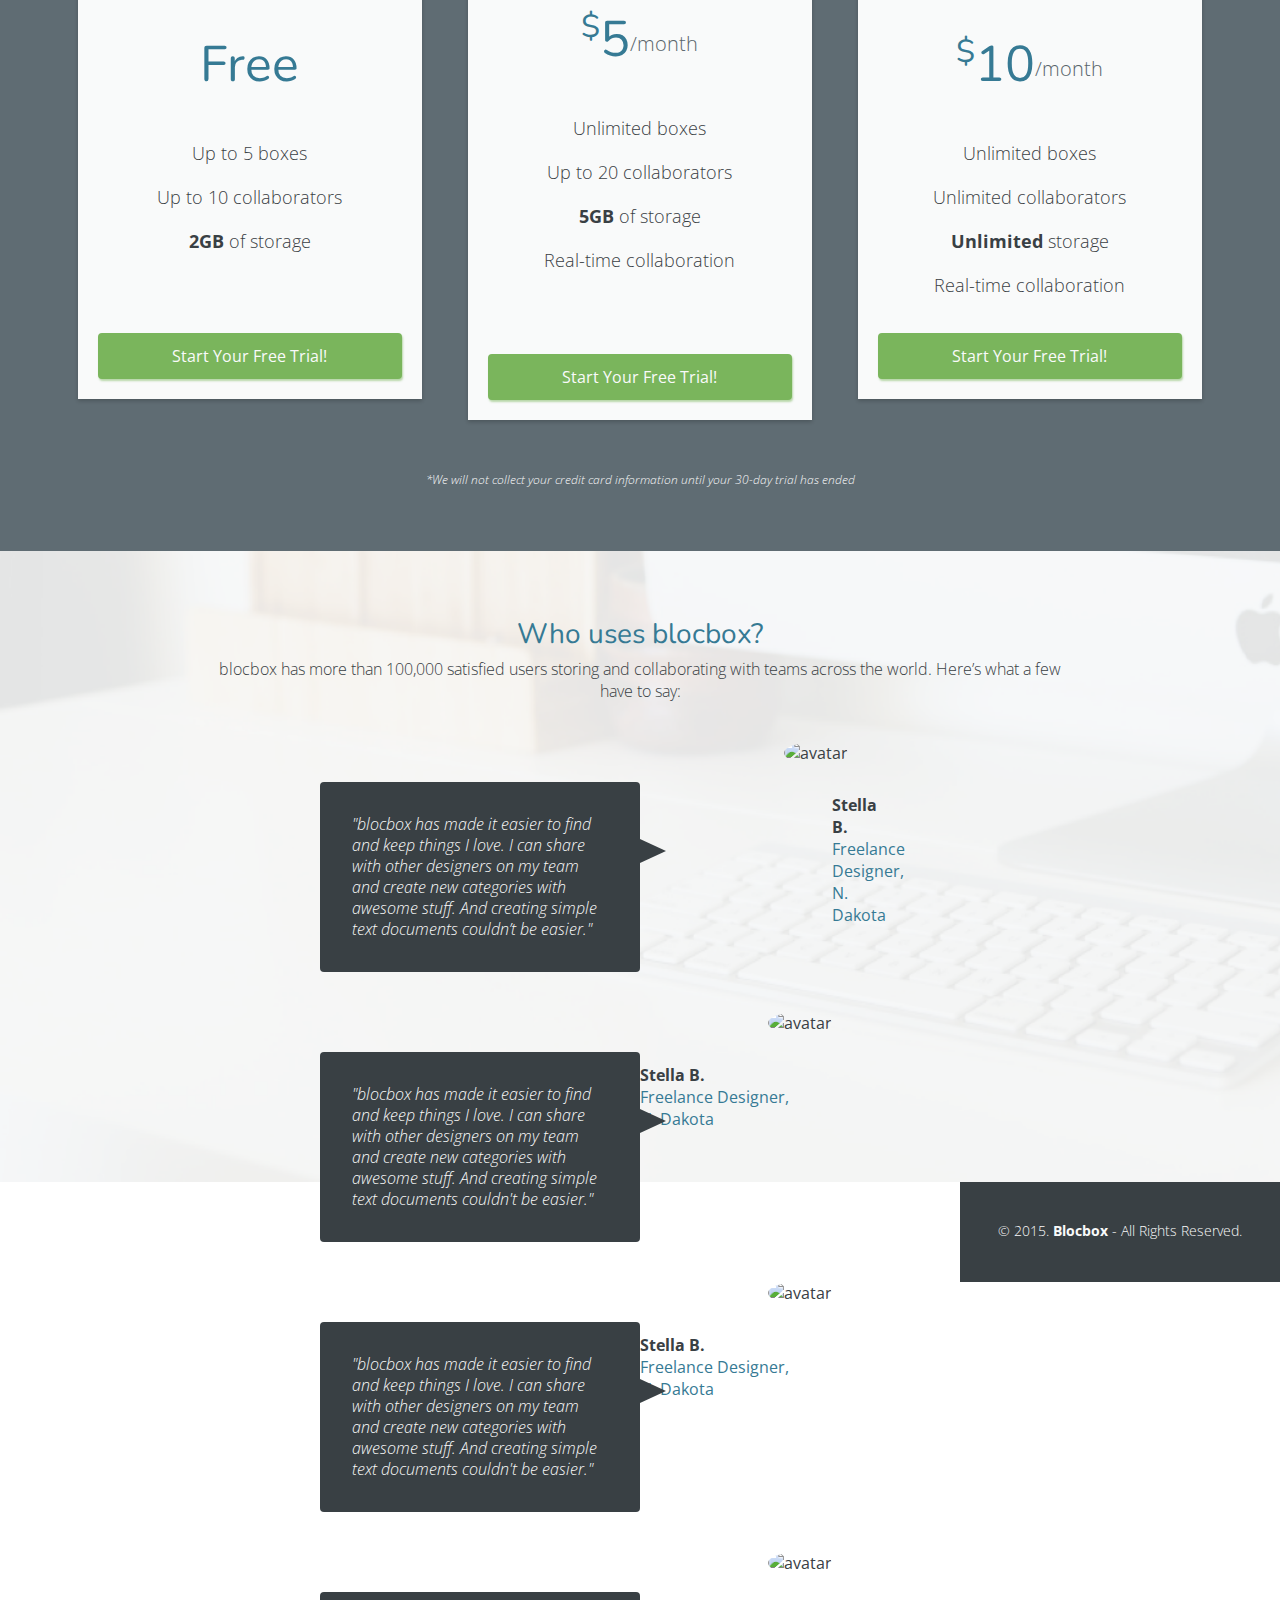
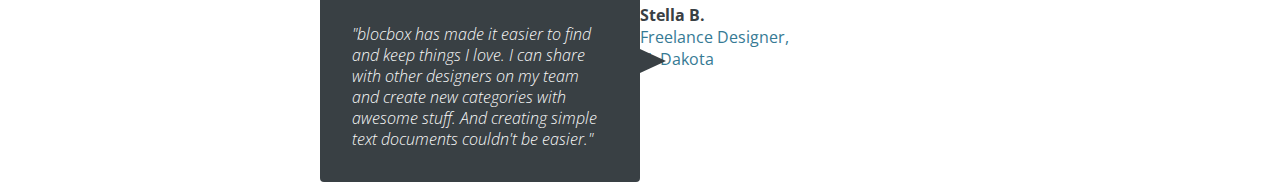
==== commit 22eac5ca: "Merge branch '30-media-queries' of https://github.com/jlhanl/Blocbox into 30-media-queries" ====
--- a/index.html
+++ b/index.html
@@ -194,8 +194,8 @@
    </div>
  </footer>
 
-  <script type="text/javascript" src="//code.jquery.com/jquery-1.11.0.min.js"></script>
-  <script type="text/javascript" src="//code.jquery.com/jquery-migrate-1.2.1.min.js"></script>
+  <script type="text/javascript" src="js/jquery.com/jquery-1.11.3.min.js"></script>
+  <script type="text/javascript" src="js/jquery.com/jquery-migrate-1.2.1.min.js"></script>
   <script type="text/javascript" src="slick/slick.min.js"></script>
 
   <script type="text/javascript">
--- a/css/style.css
+++ b/css/style.css
@@ -289,7 +289,7 @@
 .btn {
   border-radius: 4px;
   color: #F9FAFA;
-  font-weight: 700;
+  font-weight: 400;
   text-decoration: none;
   padding: 10px 30px;
   background: #7AB55C;
@@ -430,6 +430,192 @@
   display: block;
 }
 
+
+/************* DASHBOARD **************/
+
+.dashboard {
+  background: #F9FAFA;
+}
+
+.top-nav {
+  height: 114px;
+  width: 100%;
+  color: rgba(249, 250, 250, 0.5);
+  background: #394044;
+  position: fixed;
+  display: inline;
+  z-index: 1;
+}
+
+.top-nav .site-logo {
+  height: 114px;
+  padding: 0 50px;
+  background: rgba(54, 138, 169, 0.8);
+  display: block;
+  text-align: center;
+  float: left;
+}
+
+.top-nav .site-logo img {
+  padding: 35px 0;
+}
+
+.top-nav ul {
+  font-weight: 400;
+  text-transform: uppercase;
+  font-size: 14px;
+  text-align: center;
+  color: rgba(249, 250, 250, 0.5);
+  float: left;
+  padding: 35px 0 35px 20px;
+}
+
+.top-nav ul li {
+  list-style-type: none;
+  display: inline;
+  margin-right: 15px;
+}
+
+.top-nav ul li a {
+  color: rgba(249, 250, 250, 0.5);
+  text-decoration: none;
+}
+
+.top-nav ul li:active {
+  color: #F9FAFA; 
+}
+
+.top-nav ul li a i {
+  text-align: center;
+  margin-right: 5px;
+}
+
+.top-nav .settings {
+  width: 20%;
+  height: 114px;
+  background: rgba(54, 138, 169, 0.8);
+  float: right;
+  display: inline;
+}
+
+.top-nav .settings ul {
+  margin-top: 0;
+}
+
+.top-nav .settings p {
+  color: #F9FAFA;
+  font-weight: 200;
+  font-size: 14px;
+  margin: 0 0 0 5px;
+  padding: 45px 0;
+  float: left;
+}
+
+.top-nav .settings img {
+  height: 40px;
+  width: 40px;
+  border-radius: 50%;
+  margin-left: 10px;
+  padding: 35px 0;
+  float: left;
+}
+
+.top-nav .settings a {
+  float: right;
+  text-decoration: none;
+  color: #F9FAFA;
+  font-size: 16px;
+  padding: 45px 0 45px 20px;
+}
+
+.top-nav .settings a i {
+  text-align: center;
+}
+
+.settings ul {
+  padding: 0;
+}
+
+
+/************* CONTENT *************/
+
+.content {
+  padding-top: 8rem;
+  float: center;
+  width: 98%;
+  position: relative;
+  overflow: hidden;
+}
+
+.content .header {
+  margin: 0 0 20px;
+}
+
+.content .header h1 {
+  font-family: "Nunito", Helvetica, Arial, sans-serif;
+  font-weight: 400;
+  margin: 0 0 30px;
+  font-size: 28px;
+  color: #368AA9;
+  line-height: 48px;
+  float: left;
+  display: inline-block;
+}
+
+.content .header > a {
+  float: right;
+}
+
+.masonry {
+  -webkit-column-count: 4;
+  column-count: 4;
+  column-gap: 1rem;
+  z-index: 3;
+}
+
+.item {
+  background-color: #FFFFFF;
+  display: inline-block;
+  margin: 0 0 1rem; 
+  width: 100%;
+  box-shadow: 0px 1px 3px 0px rgba(0,0,0,0.4);
+  overflow: hidden;
+}
+
+#image.item {
+  padding: 0px;
+}
+
+.item h2 {
+  font-family: 'Open Sans', Helvetica, Arial, sans-serif;
+  font-weight: 700;
+  font-size: 14px;
+  line-height: 19px;
+  padding: 10px;
+  margin: 0;
+}
+
+.item h2 a {
+  color: #368AA9;
+  text-decoration: none;
+}
+
+.item h2 img {
+  width: 16px;
+  height: 16px;
+  position: relative;
+  top: 2px;
+  margin-right: 5px;
+}
+
+.item p {
+  font-size: 12px;
+  color: #394044;
+  line-height: 17px;
+  margin: 0 0 5px;
+  padding: 0 10px 10px 10px;
+}
+
 /************ MEDIA QUERIES *************/
 
 @media (min-width: 320px) {
@@ -512,5 +698,42 @@
   }
 }
 
-
-
+@media (min-width: 100px) {
+  .masonry {
+    -moz-column-count: 1;
+    -webkit-column-count: 1;
+    column-count: 1;
+  }
+}
+
+@media (min-width: 400px) {
+  .masonry {
+    -moz-column-count: 2;
+    -webkit-column-count: 2;
+    column-count: 2;
+  }
+}
+
+@media (min-width: 700px) {
+  .masonry {
+    -moz-column-count: 3;
+    -webkit-column-count: 3;
+    column-count: 3;
+  }
+}
+
+@media (min-width: 900px) {
+  .masonry {
+    -moz-column-count: 4;
+    -webkit-column-count: 4;
+    column-count: 4;
+  }
+}
+
+
+
+
+
+
+
+
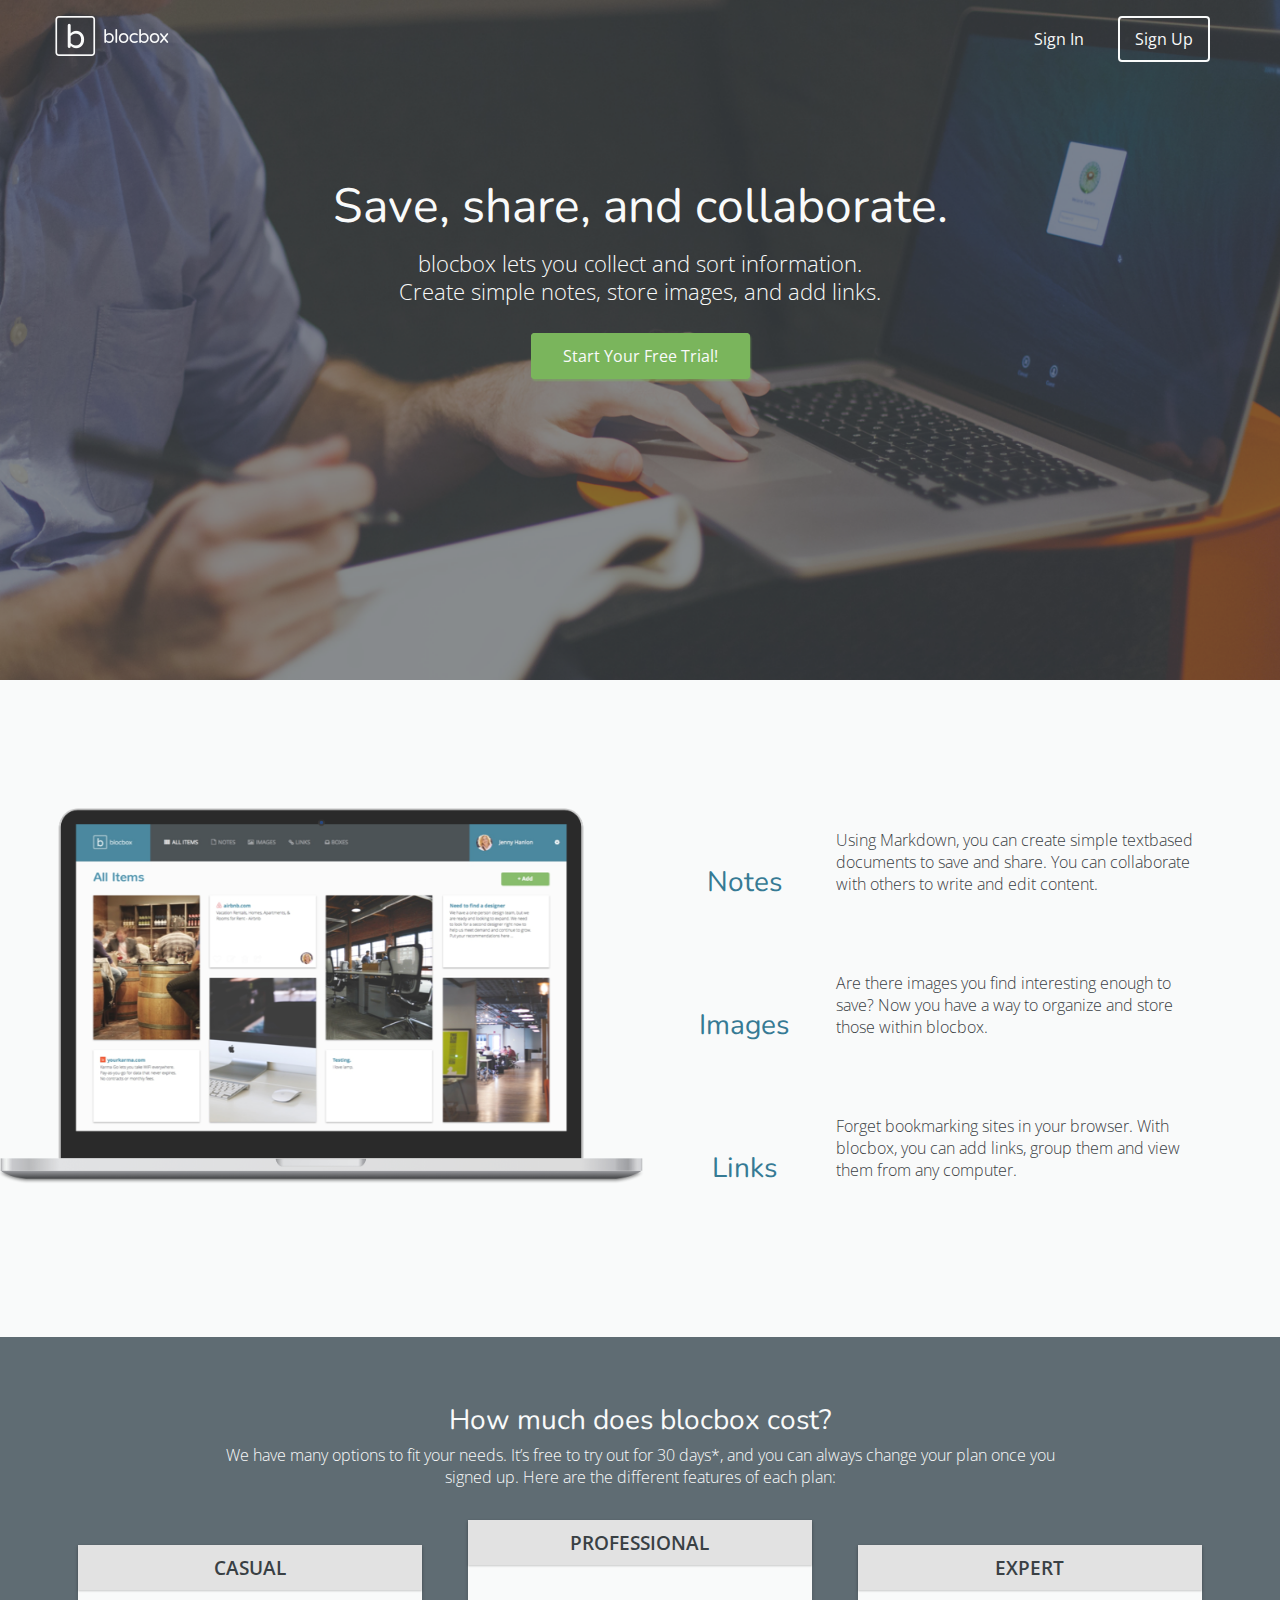
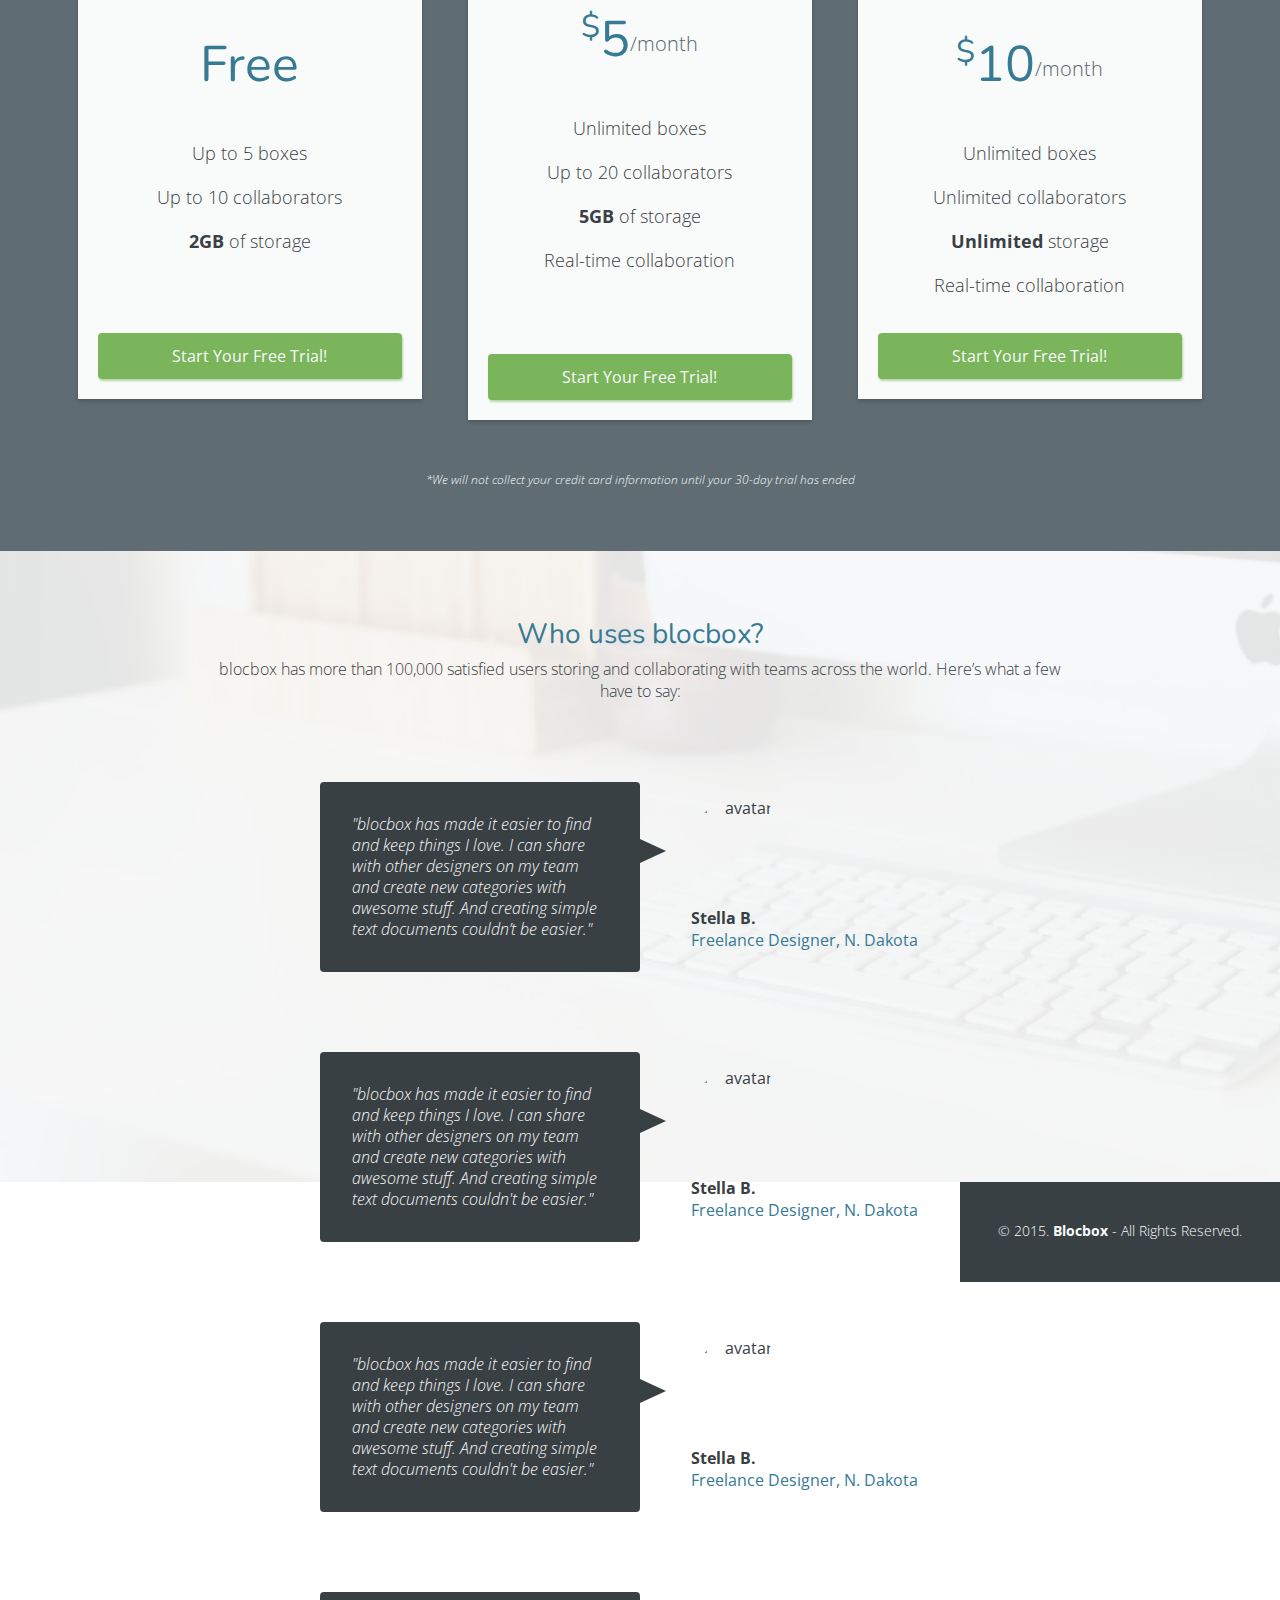
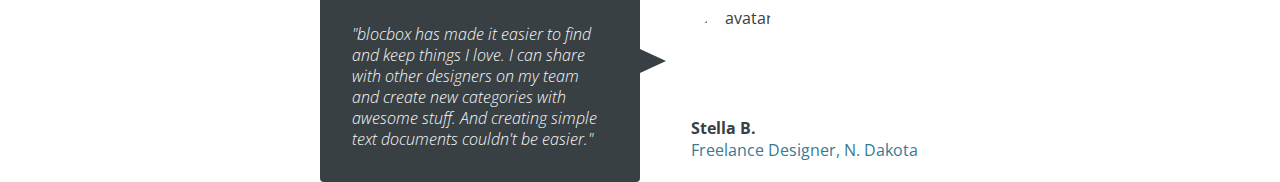
==== commit 66444f38: "Testimonials javascript progress" ====
--- a/index.html
+++ b/index.html
@@ -140,22 +140,25 @@
              </div>
       	</div>
         <div class="quote">
-          <blockquote>"blocbox has made it easier to find and keep things I love. I can share with other designers on my team and create new categories with awesome stuff. And creating simple text documents couldn't be easier."
-          </blockquote>
-          <img src="https://s3.amazonaws.com/uifaces/faces/twitter/jsa/128.jpg" alt="avatar">
-          <p class="name"><strong>Stella B.</strong><br/><span>Freelance Designer, N. Dakota</span></p>
+            <blockquote>"blocbox has made it easier to find and keep things I love. I can share with other designers on my team and create new categories with awesome stuff. And creating simple text documents couldn't be easier."</blockquote>
+            <div class="right-quote">
+              <img src="https://s3.amazonaws.com/uifaces/faces/twitter/jsa/128.jpg" alt="avatar">
+              <p class="name"><strong>Stella B.</strong><br/><span>Freelance Designer, N. Dakota</span></p>
+            </div>
         </div>
         <div class="quote">
-          <blockquote>"blocbox has made it easier to find and keep things I love. I can share with other designers on my team and create new categories with awesome stuff. And creating simple text documents couldn't be easier."
-          </blockquote>
-          <img src="https://s3.amazonaws.com/uifaces/faces/twitter/jsa/128.jpg" alt="avatar">
-          <p class="name"><strong>Stella B.</strong><br/><span>Freelance Designer, N. Dakota</span></p>
+            <blockquote>"blocbox has made it easier to find and keep things I love. I can share with other designers on my team and create new categories with awesome stuff. And creating simple text documents couldn't be easier."</blockquote>
+            <div class="right-quote">
+              <img src="https://s3.amazonaws.com/uifaces/faces/twitter/jsa/128.jpg" alt="avatar">
+              <p class="name"><strong>Stella B.</strong><br/><span>Freelance Designer, N. Dakota</span></p>
+            </div>
         </div>
         <div class="quote">
-          <blockquote>"blocbox has made it easier to find and keep things I love. I can share with other designers on my team and create new categories with awesome stuff. And creating simple text documents couldn't be easier."
-          </blockquote>
-          <img src="https://s3.amazonaws.com/uifaces/faces/twitter/jsa/128.jpg" alt="avatar">
-          <p class="name"><strong>Stella B.</strong><br/><span>Freelance Designer, N. Dakota</span></p>
+            <blockquote>"blocbox has made it easier to find and keep things I love. I can share with other designers on my team and create new categories with awesome stuff. And creating simple text documents couldn't be easier."</blockquote>
+            <div class="right-quote">
+              <img src="https://s3.amazonaws.com/uifaces/faces/twitter/jsa/128.jpg" alt="avatar">
+              <p class="name"><strong>Stella B.</strong><br/><span>Freelance Designer, N. Dakota</span></p>
+            </div>
         </div>
       </div>
   </section>
@@ -199,11 +202,11 @@
   <script type="text/javascript" src="slick/slick.min.js"></script>
 
   <script type="text/javascript">
-    // $('.carousel').slick();
     $(document).ready(function(){
       $('.carousel').slick({
-        // autoplay: true
-        // autoplaySpeed: 100
+        autoplay: true,
+        autoplaySpeed: 5000,
+        dots: true
       });
     });
   </script>
--- a/css/style.css
+++ b/css/style.css
@@ -331,9 +331,10 @@
 }
 
 .right-quote {
-  float: left;
-  margin: 0 0 0 5%;
-  width: 45%;
+  display: block;
+  float: left;
+  margin: 55px 0 0 8%;
+  width: 42%;
 }
 
 .testimonials blockquote {
@@ -369,14 +370,14 @@
   width: 100px;
   height: 100px;
   border-radius: 50%;
-  margin-bottom: 30px;
-}
-
-p.name {
+  margin-bottom: 10px;
+  float: left;
+}
+
+.right-quote p {
   font-weight: 400;
   text-align: left;
-  margin-right: 0;
-  margin-left: 550px;
+  float: left;
 }
 
 .name span {
@@ -634,6 +635,10 @@
   .testimonials p, .pricing p {
     margin: 0 10rem;
   }
+
+  .right-quote p {
+    margin: 0;
+  }
 }
 
 @media (min-width: 992px) {
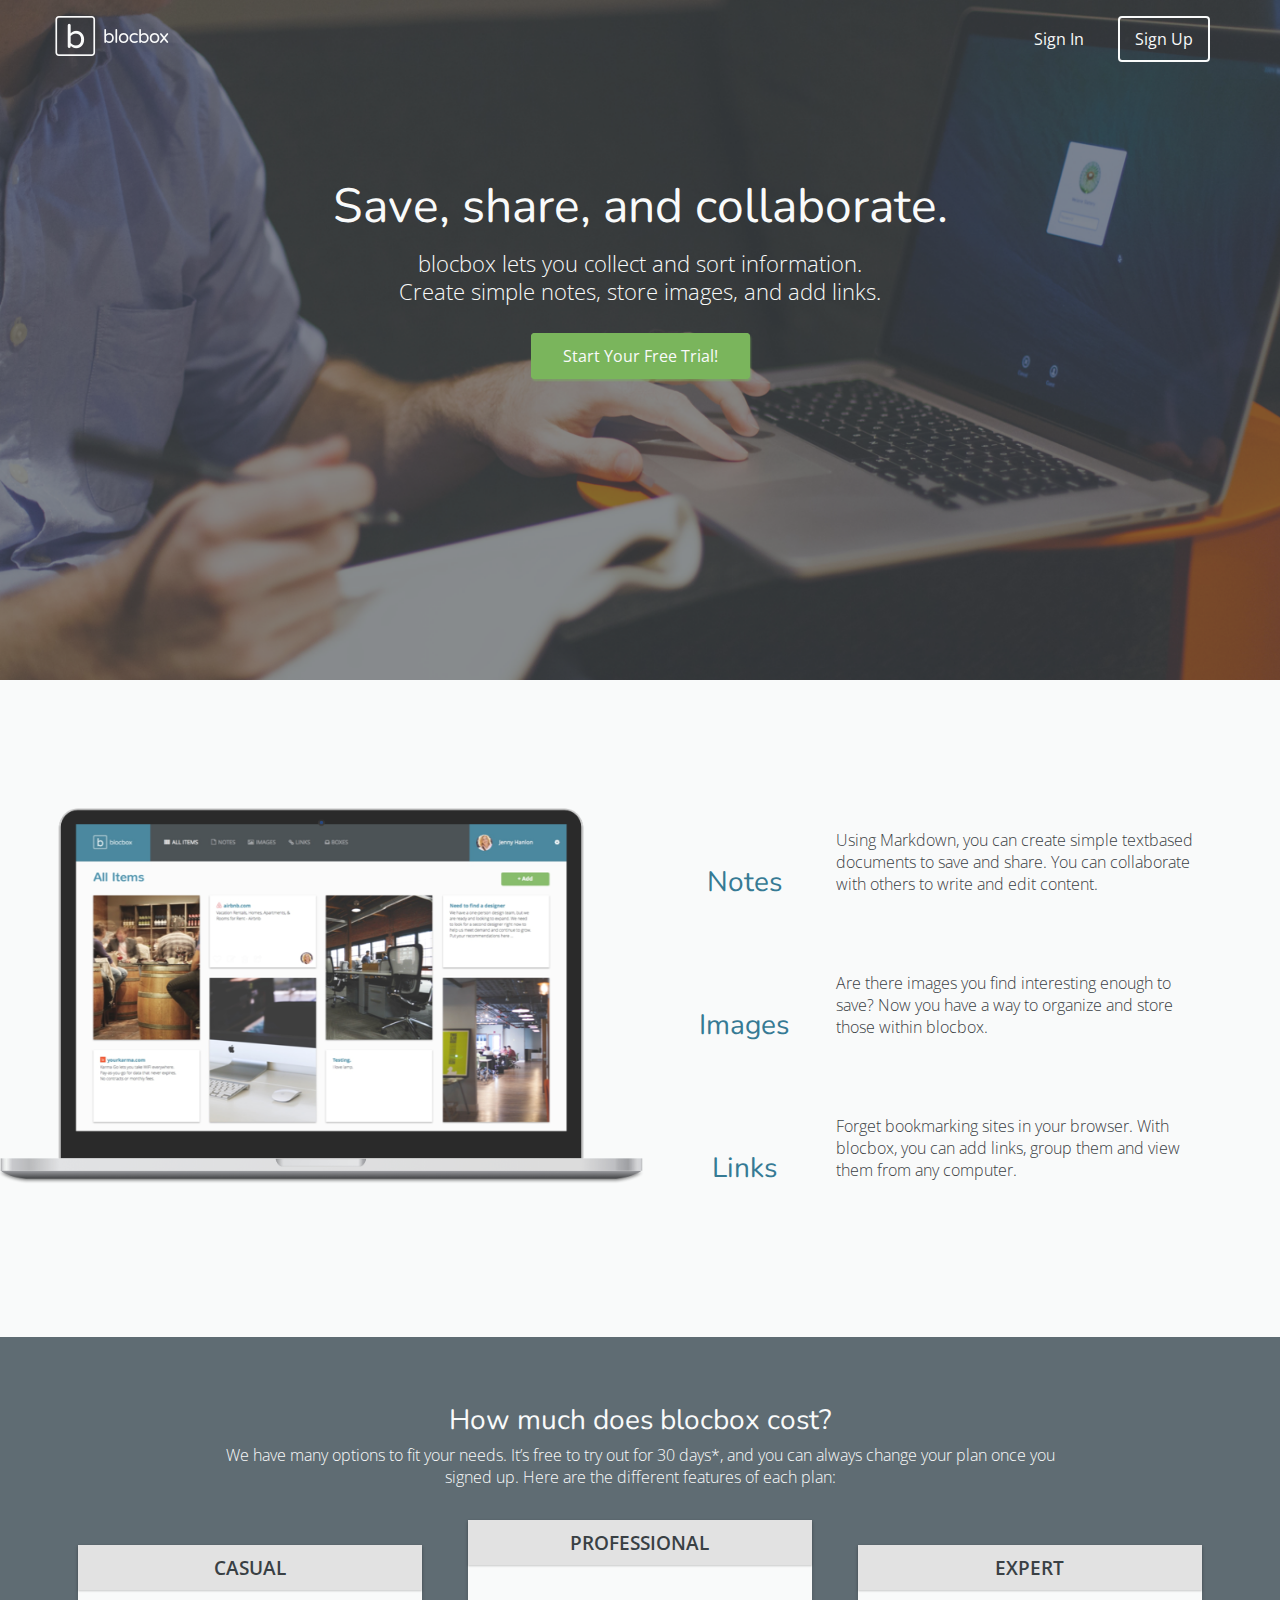
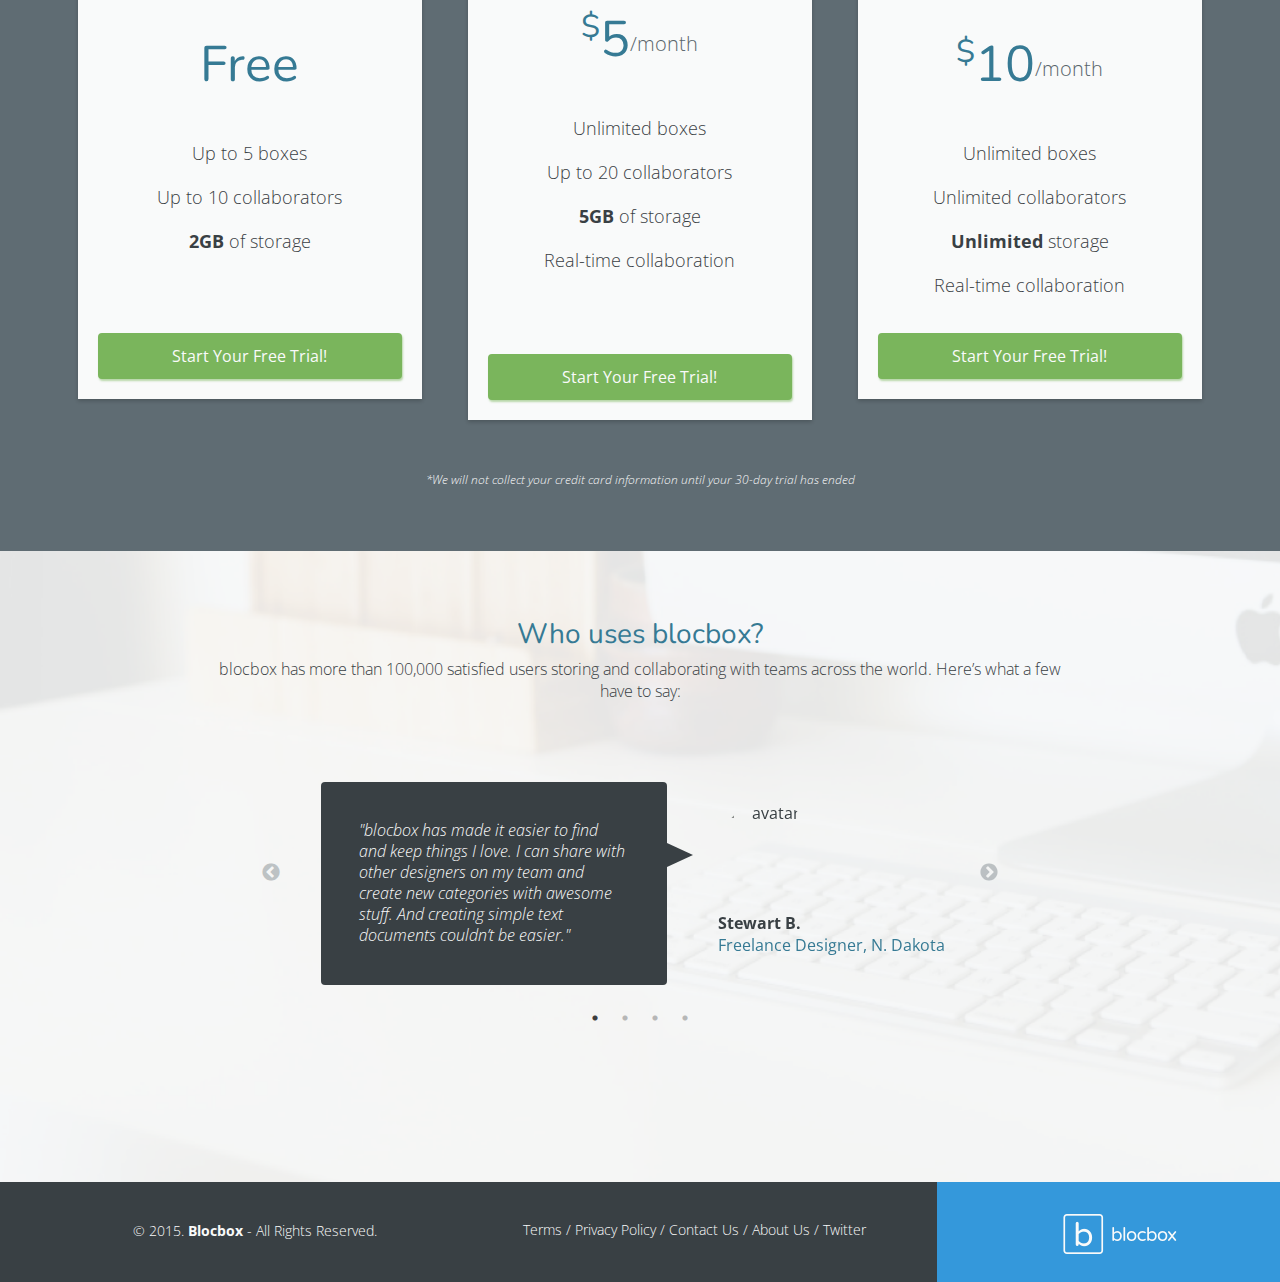
==== commit 147a1eb5: "Final Changes" ====
--- a/index.html
+++ b/index.html
@@ -136,45 +136,33 @@
   	        <blockquote>"blocbox has made it easier to find and keep things I love. I can share with other designers on my team and create new categories with awesome stuff. And creating simple text documents couldn’t be easier."</blockquote>
             <div class="right-quote">
     	       <img src="https://s3.amazonaws.com/uifaces/faces/twitter/jsa/128.jpg" alt="avatar">
-    	       <p class="name"><strong>Stella B.</strong><br/><span>Freelance Designer, N. Dakota</span></p>
+    	       <p class="name"><strong>Stewart B.</strong><br/><span>Freelance Designer, N. Dakota</span></p>
              </div>
       	</div>
         <div class="quote">
             <blockquote>"blocbox has made it easier to find and keep things I love. I can share with other designers on my team and create new categories with awesome stuff. And creating simple text documents couldn't be easier."</blockquote>
             <div class="right-quote">
               <img src="https://s3.amazonaws.com/uifaces/faces/twitter/jsa/128.jpg" alt="avatar">
-              <p class="name"><strong>Stella B.</strong><br/><span>Freelance Designer, N. Dakota</span></p>
+              <p class="name"><strong>Stewart B.</strong><br/><span>Freelance Designer, N. Dakota</span></p>
             </div>
         </div>
         <div class="quote">
             <blockquote>"blocbox has made it easier to find and keep things I love. I can share with other designers on my team and create new categories with awesome stuff. And creating simple text documents couldn't be easier."</blockquote>
             <div class="right-quote">
               <img src="https://s3.amazonaws.com/uifaces/faces/twitter/jsa/128.jpg" alt="avatar">
-              <p class="name"><strong>Stella B.</strong><br/><span>Freelance Designer, N. Dakota</span></p>
+              <p class="name"><strong>Stewart B.</strong><br/><span>Freelance Designer, N. Dakota</span></p>
             </div>
         </div>
         <div class="quote">
             <blockquote>"blocbox has made it easier to find and keep things I love. I can share with other designers on my team and create new categories with awesome stuff. And creating simple text documents couldn't be easier."</blockquote>
             <div class="right-quote">
               <img src="https://s3.amazonaws.com/uifaces/faces/twitter/jsa/128.jpg" alt="avatar">
-              <p class="name"><strong>Stella B.</strong><br/><span>Freelance Designer, N. Dakota</span></p>
+              <p class="name"><strong>Stewart B.</strong><br/><span>Freelance Designer, N. Dakota</span></p>
             </div>
         </div>
       </div>
   </section>
 </main>
-
-
-	<!-- <div class="quotes-javascript phone-hide">
-	</div>
-
-	<div class="quotes-mobile phone-show">
-	</div>
- -->
-
-
-
-
   
  <!-- Footer -->
  <footer>
@@ -197,15 +185,15 @@
    </div>
  </footer>
 
-  <script type="text/javascript" src="js/jquery.com/jquery-1.11.3.min.js"></script>
-  <script type="text/javascript" src="js/jquery.com/jquery-migrate-1.2.1.min.js"></script>
+  <script type="text/javascript" src="js/jquery-1.11.3.min.js"></script>
+  <script type="text/javascript" src="js/jquery-migrate-1.2.1.min.js"></script>
   <script type="text/javascript" src="slick/slick.min.js"></script>
 
   <script type="text/javascript">
     $(document).ready(function(){
       $('.carousel').slick({
         autoplay: true,
-        autoplaySpeed: 5000,
+        autoplaySpeed: 3000,
         dots: true
       });
     });
--- a/css/style.css
+++ b/css/style.css
@@ -320,8 +320,9 @@
 }
 
 .carousel {
-  width: 50%;
+  width: 60%;
   margin: 0 auto;
+  overflow: hidden;
 }
 
 .quote {
@@ -333,8 +334,8 @@
 .right-quote {
   display: block;
   float: left;
-  margin: 55px 0 0 8%;
-  width: 42%;
+  margin: 60px 0 0 10%;
+  width: 34%;
 }
 
 .testimonials blockquote {
@@ -346,10 +347,11 @@
   background: #394044;
   position: relative;
   padding: 5%;
-  width: 40%;
+  width: 35%;
   border-radius: 4px;
   display: inline-block;
-  margin: 40px 0 0 0;
+  margin: 40px 20px 0 20px;
+  left: 45px;
   float: left;
 }
 
@@ -461,7 +463,7 @@
   padding: 35px 0;
 }
 
-.top-nav ul {
+.phone-hide ul {
   font-weight: 400;
   text-transform: uppercase;
   font-size: 14px;
@@ -471,22 +473,22 @@
   padding: 35px 0 35px 20px;
 }
 
-.top-nav ul li {
+.phone-hide ul li {
   list-style-type: none;
   display: inline;
   margin-right: 15px;
 }
 
-.top-nav ul li a {
+.phone-hide ul li a {
   color: rgba(249, 250, 250, 0.5);
   text-decoration: none;
 }
 
-.top-nav ul li:active {
+.phone-hide ul li:active {
   color: #F9FAFA; 
 }
 
-.top-nav ul li a i {
+.phone-hide ul li a i {
   text-align: center;
   margin-right: 5px;
 }
@@ -499,11 +501,11 @@
   display: inline;
 }
 
-.top-nav .settings ul {
+.phone-hide .settings ul {
   margin-top: 0;
 }
 
-.top-nav .settings p {
+.phone-hide .settings p {
   color: #F9FAFA;
   font-weight: 200;
   font-size: 14px;
@@ -521,7 +523,7 @@
   float: left;
 }
 
-.top-nav .settings a {
+.phone-hide .settings a {
   float: right;
   text-decoration: none;
   color: #F9FAFA;
@@ -529,7 +531,7 @@
   padding: 45px 0 45px 20px;
 }
 
-.top-nav .settings a i {
+.phone-hide .settings a i {
   text-align: center;
 }
 
@@ -537,6 +539,16 @@
   padding: 0;
 }
 
+.phone-show .nav-icon {
+  float: right;
+  color: #F9FAFA;
+  text-decoration: none;
+  font-size: 24px;
+  background-color: #7AB55C;
+  border-radius: 4%;
+  padding: 0.5rem 1rem;
+  margin: 20px 30px 10px 0px; 
+}
 
 /************* CONTENT *************/
 
@@ -624,6 +636,14 @@
   .testimonials p, .pricing p {
     margin: 0 0 0 0;
   }
+
+  .phone-hide {
+    display: none;
+  }
+
+  .phone-show {
+    display: block;
+  }
 }
 
 
@@ -639,6 +659,14 @@
   .right-quote p {
     margin: 0;
   }
+
+  .phone-hide {
+    display: none;
+  }
+
+  .phone-show {
+    display: block;
+  }
 }
 
 @media (min-width: 992px) {
@@ -653,6 +681,20 @@
   }
   .one-fourth {
     width: 21%;
+  }
+  footer {
+    background-color: #394044;
+    height: 100px;
+  }
+  footer p, footer nav ul {
+    padding: 2em 0;
+    text-align: left;
+  }
+  footer .right-footer-block {
+    background-color: #3498DB;
+  }
+  footer .logo {
+    padding: 2em 0 2em 1.5em;
   } 
   .phone-hide {
     display: none;
@@ -683,23 +725,6 @@
     font-size: 48px;
     line-height: 60px;
     margin: 40px 0 40px;
-  }
-}
-
-@media (min-width: 992px) {
-  footer {
-    background-color: #394044;
-    height: 100px;
-  }
-  footer p, footer nav ul {
-    padding: 2em 0;
-    text-align: left;
-  }
-  footer .right-footer-block {
-    background-color: #3498DB;
-  }
-  footer .logo {
-    padding: 2em 0 2em 1.5em;
   }
 }
 
